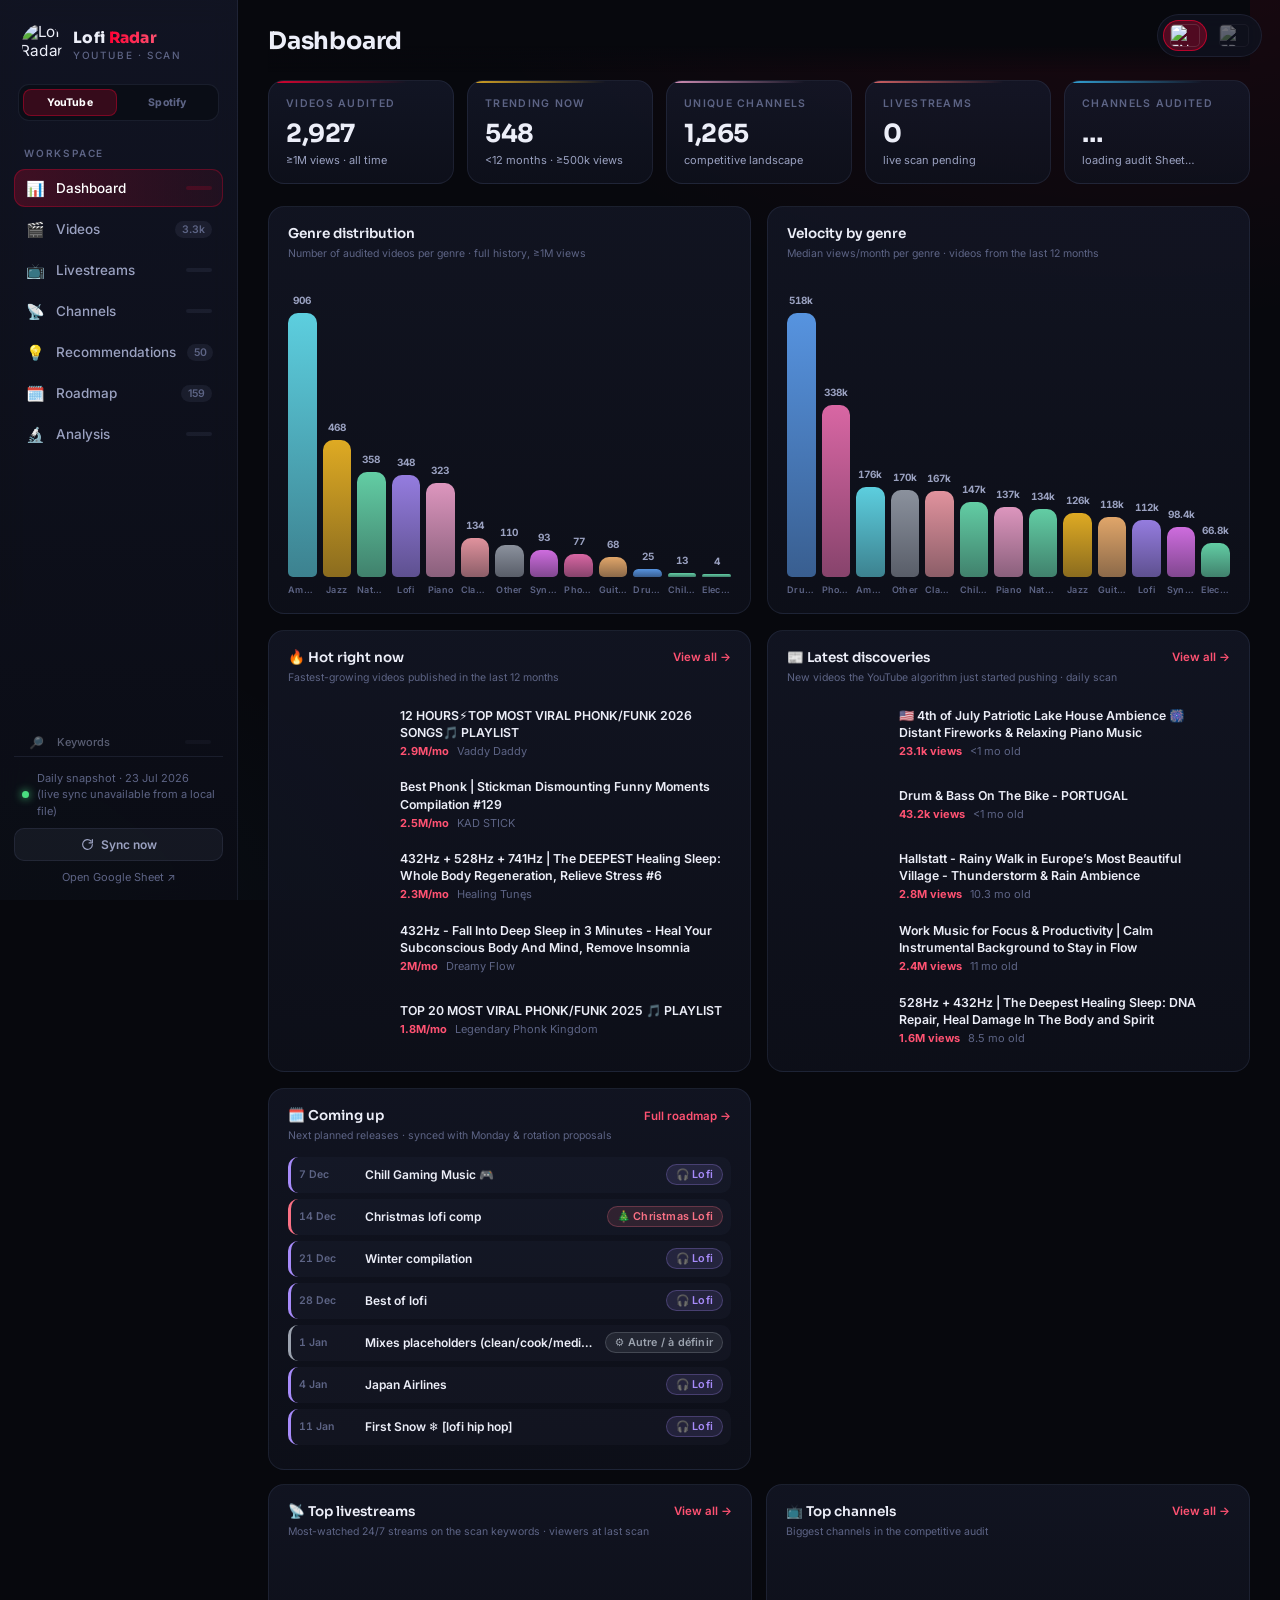
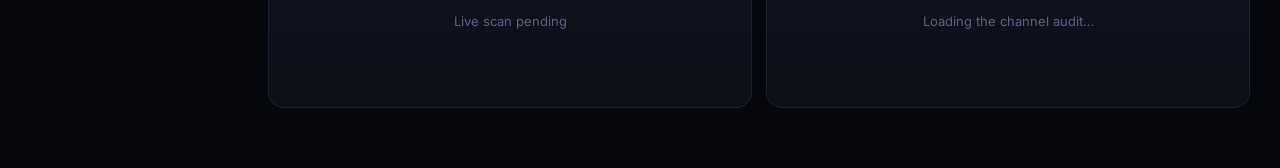
==== index.html @ af4a0da3 "fix(youtube): hide ended livestreams from active list" ====
<!DOCTYPE html>
<html lang="en">
<head>
<meta charset="UTF-8">
<meta name="viewport" content="width=device-width, initial-scale=1.0">
<meta name="robots" content="noindex, nofollow">
<title>Lofi Radar — YouTube · Scan</title>
<link rel="icon" type="image/png" href="assets/lofi-radar-favicon.png">
<script type="speculationrules">
{"prerender":[{"source":"list","urls":["spotify/"],"eagerness":"immediate"}]}
</script>
<script>
(()=>{
  window.__RADAR_WAS_PRERENDERED=!!document.prerendering;
  if(!(HTMLScriptElement.supports&&HTMLScriptElement.supports('speculationrules'))){
    ['spotify/','Spotify_Radar_data.js','Spotify_Playlists_data.js','Spotify_Labels_data.js','Spotify_Soundcharts_data_20260720T0217_editorial_strict.js?v=0217editorialstrict'].forEach(href=>{
      const hint=document.createElement('link');
      hint.rel='prefetch';hint.href=href;if(/\.js(?:\?|$)/.test(href))hint.as='script';
      document.head.appendChild(hint);
    });
  }
})();
</script>
<link rel="preconnect" href="https://fonts.googleapis.com">
<link href="https://fonts.googleapis.com/css2?family=Inter:wght@400;500;600;700&family=Sora:wght@500;600;700;800&display=swap" rel="stylesheet">
<script src="https://cdnjs.cloudflare.com/ajax/libs/xlsx/0.18.5/xlsx.full.min.js"></script>
<script>
/* Always fetch the snapshot fresh. GitHub Pages and a previous script tag may
   otherwise keep an old radar timestamp in the browser cache. */
window.__radarDataReady=fetch('Lofi_Radar_data.js?payload='+Date.now(),{cache:'no-store'})
  .then(r=>{if(!r.ok)throw new Error('Snapshot HTTP '+r.status);return r.text();})
  .then(src=>{Function(src)();return window.LOFI_DATA;});
</script>
<script src="Lofi_Radar_channel_avatars.js"></script>
<script src="Lofi_Radar_new_channel_avatars.js"></script>
<script src="Lofi_Radar_studio.js"></script>
<script src="Lofi_Radar_chx.js"></script>
<script src="Lofi_Radar_subs2.js"></script>
<script src="Lofi_Radar_cmt.js"></script>
<script src="Lofi_Radar_sbm.js"></script>
<script src="Lofi_Radar_seo.js"></script>
<link rel="stylesheet" href="assets/css/dashboard.css?v=20260723-schedule-hover-outline-v1">
</head>
<body>
<div id="loader"><div class="loader-in">
  <img class="loader-mark" src="assets/lofi-radar-logo.jpg" alt="Lofi Radar">
  <h2>Lofi Radar</h2>
  <p id="loader-msg">Synchronizing YouTube · Scan…</p>
</div></div>

<button id="burger" onclick="document.getElementById('sidebar').classList.toggle('open');document.getElementById('side-veil').classList.toggle('show')">☰</button>
<div id="side-veil" onclick="document.getElementById('sidebar').classList.remove('open');this.classList.remove('show')"></div>
<aside id="sidebar">
  <div class="logo">
    <img class="mark" src="assets/lofi-radar-logo.jpg" alt="Lofi Radar">
    <div><h1>Lofi <span>Radar</span><small>YouTube · Scan</small></h1></div>
  </div>
  <div class="radar-switch" aria-label="Switch radar">
    <a class="yt on" href="./" aria-current="page" aria-label="Lofi Radar · YouTube" title="Lofi Radar · YouTube">YouTube</a><a class="sp" href="spotify/" aria-label="Lofi Radar · Spotify" title="Lofi Radar · Spotify">Spotify</a>
  </div>
  <nav class="nav" id="nav"></nav>
  <div class="side-foot">
    <div class="sync-row"><div class="sync-dot load" id="sync-dot"></div><div class="sync-txt" id="sync-txt">Connecting…</div></div>
    <button class="btn-refresh" id="btn-refresh" onclick="refresh()">
      <svg viewBox="0 0 24 24" fill="none" stroke="currentColor" stroke-width="2.2" stroke-linecap="round"><path d="M21 12a9 9 0 1 1-2.6-6.4M21 3v6h-6"/></svg>
      <span class="lbl">Sync now</span>
    </button>
    <a class="sheet-link" href="https://docs.google.com/spreadsheets/d/1XE_M9pQWn8w2Qu83vV_tv9sEFDFQ13fTePseG6mh1vI/edit" target="_blank">Open Google Sheet ↗</a>
  </div>
</aside>

<main id="main">
  <div class="topbar"><div><h2 id="view-title">Dashboard</h2><div class="sub" id="view-sub"></div></div></div>
  <div id="view"></div>
</main>

<div id="backdrop" onclick="closeDrawer()"></div>
<div id="drawer"></div>
<div id="sched-backdrop" onclick="closeSchedPopup()"></div>
<div id="sched-modal"></div>

<!-- Versioned assets avoid a stale dashboard after a GitHub Pages deployment. -->
<script src="assets/js/dashboard-01-config.js?v=20260723-2"></script>
<script src="assets/js/dashboard-02-helpers.js?v=20260723-instant-tabs-v1"></script>
<script src="assets/js/dashboard-03-keywords.js?v=20260723-watchlist-off"></script>
<script src="assets/js/dashboard-04-recommendations.js?v=20260723-active-lives-v1"></script>
</body>
</html>
---- assets/css/dashboard.css ----
:root{
  --bg:#07080d; --bg2:#0b0d15; --panel:#10131e; --panel2:#141828; --card:#12152233;
  --cardS:#12162399;
  --border:rgba(150,163,214,.11); --border2:rgba(150,163,214,.24);
  --text:#eceef8; --muted:#9aa1c0; --dim:#5d6485;
  --acc:#ff0033; --acc2:#ff5272; --accSoft:rgba(255,0,51,.13);
  --green:#4ade80; --amber:#fbbf24; --red:#fb7185; --cyan:#67e8f9; --blue:#7dd3fc;
  --r:16px;
  --sidebar:238px;
}
*{margin:0;padding:0;box-sizing:border-box}
html{scrollbar-color:#2a2f4a var(--bg);max-width:100%;overflow-x:hidden;overflow-x:clip}
::-webkit-scrollbar{width:10px;height:10px}
::-webkit-scrollbar-thumb{background:#242942;border-radius:8px;border:2px solid var(--bg)}
::-webkit-scrollbar-track{background:transparent}
body{
  font-family:'Inter',system-ui,sans-serif;font-size:14px;color:var(--text);
  background:
    radial-gradient(1100px 700px at 88% -12%, rgba(255,0,51,.09), transparent 62%),
    radial-gradient(900px 650px at -8% 108%, rgba(56,189,248,.06), transparent 60%),
    var(--bg);
  background-attachment:fixed;
  min-height:100vh;max-width:100%;overflow-x:hidden;overflow-x:clip;
}
a{color:inherit;text-decoration:none}
button{font-family:inherit;cursor:pointer;border:none;background:none;color:inherit}
input,select{font-family:inherit;color:var(--text)}

/* ---------- Sidebar ---------- */
#sidebar{
  position:fixed;inset:0 auto 0 0;width:var(--sidebar);z-index:40;
  background:linear-gradient(180deg, rgba(18,21,36,.92), rgba(11,13,21,.92));
  border-right:1px solid var(--border);backdrop-filter:blur(14px);
  display:flex;flex-direction:column;padding:22px 14px 16px;
}
.logo{display:flex;align-items:center;gap:11px;padding:2px 8px 20px}
.logo .mark{
  width:40px;height:40px;border-radius:50%;flex:none;object-fit:cover;
  clip-path:circle(45.8% at 50% 50%);transform:scale(1.09);
  box-shadow:0 4px 22px rgba(255,0,51,.32);
}
.logo h1{font-family:'Sora';font-size:15.5px;font-weight:800;letter-spacing:.3px;white-space:nowrap}
.logo h1 span{background:linear-gradient(90deg,var(--acc),var(--acc2));-webkit-background-clip:text;background-clip:text;color:transparent}
.logo small{display:block;font-family:'Inter';font-size:10px;font-weight:500;color:var(--dim);letter-spacing:1.6px;text-transform:uppercase;margin-top:2px}
.radar-switch{display:grid;grid-template-columns:1fr 1fr;gap:4px;margin:0 4px 12px;padding:4px;border:1px solid var(--border);border-radius:11px;background:rgba(5,6,10,.38)}
.radar-switch a{padding:7px 5px;border-radius:8px;text-align:center;color:var(--dim);font-size:10.5px;font-weight:750;letter-spacing:.15px}
.radar-switch a:hover{color:var(--text);background:rgba(255,255,255,.05)}
.radar-switch a.yt.on{color:#fff;background:rgba(255,0,51,.18);box-shadow:inset 0 0 0 1px rgba(255,0,51,.35)}
.radar-switch a.sp.on{color:#fff;background:rgba(30,215,96,.16);box-shadow:inset 0 0 0 1px rgba(30,215,96,.32)}
.nav{display:flex;flex-direction:column;gap:3px;flex:1}
.nav-label{font-size:10px;letter-spacing:1.8px;text-transform:uppercase;color:var(--dim);padding:14px 10px 7px;font-weight:600}
.nav button{
  display:flex;align-items:center;gap:11px;padding:9.5px 11px;border-radius:11px;
  color:var(--muted);font-size:13.5px;font-weight:500;text-align:left;width:100%;
  transition:all .16s ease;position:relative;
}
.nav button:hover{color:var(--text);background:rgba(150,163,214,.06)}
.nav button.active{
  color:#fff;background:linear-gradient(90deg, rgba(255,0,51,.20), rgba(255,0,51,.07));
  box-shadow:inset 0 0 0 1px rgba(255,0,51,.28);
}
.nav button.active svg{color:var(--acc2)}
.nav button .emo{width:20px;flex:none;font-size:15px;text-align:center;filter:saturate(.85)}
.nav button svg{width:17px;height:17px;flex:none;color:var(--dim);transition:color .16s}
.nav button:hover svg{color:var(--muted)}
.nav .count{margin-left:auto;font-size:10.5px;font-weight:600;color:var(--dim);background:rgba(150,163,214,.09);padding:2px 7px;border-radius:20px;min-width:26px;text-align:center}
.nav button.active .count{color:var(--acc2);background:rgba(255,0,51,.16)}
.side-foot{border-top:1px solid var(--border);padding-top:13px;display:flex;flex-direction:column;gap:9px}
.sync-row{display:flex;align-items:center;gap:8px;padding:0 8px}
.sync-row.detailed{align-items:flex-start;gap:0;padding-top:2px}
.sync-row.detailed>.sync-dot{display:none}
.sync-row.detailed .sync-txt{display:flex;flex-direction:column;gap:6px;width:100%}
.sync-row.detailed .sync-line{min-height:15px}
.sync-dot{width:7px;height:7px;border-radius:50%;background:var(--green);box-shadow:0 0 8px var(--green);flex:none}
.sync-dot.err{background:var(--red);box-shadow:0 0 8px var(--red)}
.sync-dot.load{background:var(--amber);box-shadow:0 0 8px var(--amber);animation:pulse 1s infinite}
@keyframes pulse{50%{opacity:.35}}
.sync-txt{font-size:11px;color:var(--dim);line-height:1.5;min-width:0}
.sync-line{display:flex;align-items:center;gap:6px;white-space:nowrap;position:relative;overflow:visible;cursor:help;outline:none}
.sync-line-dot{width:6px;height:6px;border-radius:50%;flex:none}
.sync-micro{position:absolute;left:calc(100% + 14px);top:50%;width:238px;padding:10px 12px;background:#141828;border:1px solid var(--border2);border-radius:11px;color:var(--muted);font-size:10.5px;line-height:1.5;white-space:normal;box-shadow:0 14px 36px rgba(0,0,0,.48);z-index:100;opacity:0;visibility:hidden;pointer-events:none;transform:translate(-4px,-50%);transition:opacity .14s,transform .14s,visibility .14s}
.sync-micro::before{content:'';position:absolute;right:100%;top:50%;transform:translateY(-50%);border:6px solid transparent;border-right-color:var(--border2)}
.sync-micro b{display:block;color:var(--text);font-size:11px;margin-bottom:2px}
.sync-line:hover .sync-micro,.sync-line:focus-visible .sync-micro{opacity:1;visibility:visible;transform:translate(0,-50%)}
.topbar .sub:empty{display:none}
.topbar.no-view-title{display:none}
.side-foot .btn-refresh{
  display:flex;align-items:center;justify-content:center;gap:7px;padding:8px;border-radius:10px;
  background:rgba(150,163,214,.07);border:1px solid var(--border);font-size:12px;font-weight:600;color:var(--muted);
  transition:all .15s;
}
.side-foot .btn-refresh:hover{color:var(--text);border-color:var(--border2)}
.side-foot .btn-refresh svg{width:13px;height:13px}
.side-foot .btn-refresh.spinning svg{animation:spin 1s linear infinite}
@keyframes spin{to{transform:rotate(360deg)}}
.sheet-link{font-size:11px;color:var(--dim);text-align:center;transition:color .15s}
.sheet-link:hover{color:var(--acc2)}

/* ---------- Main ---------- */
#main{margin-left:var(--sidebar);min-height:100vh;padding:0 30px 60px;min-width:0;max-width:100%}
#view{min-width:0;max-width:100%}
.topbar{
  position:sticky;top:0;z-index:30;display:flex;align-items:flex-end;justify-content:space-between;gap:20px;
  padding:26px 0 16px;margin-bottom:8px;
  background:linear-gradient(180deg, var(--bg) 62%, transparent);
}
.topbar h2{font-family:'Sora';font-size:24px;font-weight:700;letter-spacing:-.2px;display:flex;align-items:center;gap:11px}
.topbar h2 .pill{font-family:'Inter';font-size:11.5px;font-weight:600;color:var(--acc2);background:var(--accSoft);border:1px solid rgba(255,0,51,.25);padding:3px 10px;border-radius:20px;letter-spacing:.3px}
.topbar .sub{color:var(--muted);font-size:12.5px;margin-top:5px}

/* ---------- Toolbar ---------- */
.toolbar{display:flex;flex-wrap:wrap;align-items:center;justify-content:flex-start;gap:10px;margin:6px 0 18px}
.tb-right{margin-left:auto;display:flex;align-items:center;gap:10px;flex:1 1 auto;flex-wrap:wrap;justify-content:flex-end;min-width:0;max-width:100%}
.search{
  display:flex;align-items:center;gap:9px;background:var(--panel);border:1.5px solid var(--border2);
  border-radius:20px;padding:10px 16px;min-width:270px;flex:1;max-width:380px;transition:border .15s,box-shadow .15s;
}
.search:focus-within{border-color:rgba(255,0,51,.6);box-shadow:0 0 0 3px rgba(255,0,51,.14)}
.search svg{width:15px;height:15px;color:var(--muted);flex:none}
.search .emoji-ico{font-size:15px;line-height:1;flex:none}
.search input{background:none;border:none;outline:none;font-size:13.5px;width:100%;color:var(--text)}
.search input::placeholder{color:var(--muted)}
.search kbd{font-family:'Inter';font-size:10px;color:var(--dim);border:1px solid var(--border);border-radius:5px;padding:1px 6px}
select.ctl, .ctl-btn{
  background:var(--panel);border:1.5px solid var(--border2);border-radius:20px;padding:10px 16px;
  font-size:13px;color:var(--text);outline:none;transition:all .15s;font-weight:600;
}
select.ctl:hover,.ctl-btn:hover{border-color:rgba(255,0,51,.5);color:var(--text)}
select.ctl option{background:#141828;color:var(--text)}
.ctl-btn.on{color:var(--acc2);border-color:rgba(255,0,51,.4);background:var(--accSoft)}
select.ctl.c-period{border-color:rgba(74,222,128,.4);background:rgba(74,222,128,.07)}
select.ctl.c-period:hover{border-color:rgba(74,222,128,.7)}
select.ctl.c-genre{border-color:rgba(244,114,182,.4);background:rgba(244,114,182,.07)}
select.ctl.c-genre:hover{border-color:rgba(244,114,182,.7)}
select.ctl.c-sort{border-color:rgba(251,191,36,.4);background:rgba(251,191,36,.07)}
select.ctl.c-sort:hover{border-color:rgba(251,191,36,.7)}
select.ctl.c-tier{border-color:rgba(255,82,114,.4);background:rgba(255,82,114,.07)}
select.ctl.c-tier:hover{border-color:rgba(255,82,114,.7)}
select.ctl.c-char{border-color:rgba(45,212,191,.4);background:rgba(45,212,191,.07)}
select.ctl.c-char:hover{border-color:rgba(45,212,191,.7)}
select.ctl.c-status{border-color:rgba(248,113,113,.4);background:rgba(248,113,113,.07)}
select.ctl.c-status:hover{border-color:rgba(248,113,113,.7)}
.xdd{position:relative;display:inline-flex;max-width:100%}
.xdd-btn{display:inline-flex;align-items:center;gap:8px;cursor:pointer;background:var(--panel);border:1.5px solid var(--border2);border-radius:16px;padding:10px 15px;font-size:13px;font-weight:600;color:var(--text);transition:all .15s;max-width:100%;min-width:0;white-space:nowrap}
.xdd-btn:hover{border-color:rgba(255,0,51,.5)}
.xdd-btn.c-genre{border-color:rgba(244,114,182,.4);background:rgba(244,114,182,.07)}
.xdd-btn.c-genre:hover{border-color:rgba(244,114,182,.7)}
.xdd-btn.c-sort{border-color:rgba(251,191,36,.4);background:rgba(251,191,36,.07)}
.xdd-btn.c-sort:hover{border-color:rgba(251,191,36,.7)}
.xdd-btn.c-tier{border-color:rgba(255,82,114,.4);background:rgba(255,82,114,.07)}
.xdd-btn.c-tier:hover{border-color:rgba(255,82,114,.7)}
.xdd-btn.c-char{border-color:rgba(45,212,191,.4);background:rgba(45,212,191,.07)}
.xdd-btn.c-char:hover{border-color:rgba(45,212,191,.7)}
.xdd-btn.c-status{border-color:rgba(248,113,113,.4);background:rgba(248,113,113,.07)}
.xdd-btn.c-status:hover{border-color:rgba(248,113,113,.7)}
.xdd-btn.c-period{border-color:rgba(74,222,128,.4);background:rgba(74,222,128,.07)}
.xdd-btn.c-period:hover{border-color:rgba(74,222,128,.7)}
.xdd-label{min-width:0;overflow:hidden;text-overflow:ellipsis;white-space:nowrap}
.xdd-car{font-size:9px;opacity:.65;transition:transform .15s;flex:none}
.tipw{position:relative}
.metric-tip{display:none;position:absolute;bottom:calc(100% + 9px);left:50%;transform:translateX(calc(-50% + var(--tip-shift,0px)));background:#141828;border:1.5px solid var(--tipc,var(--border2));border-radius:11px;padding:8px 11px;font-size:11px;font-weight:600;color:var(--text);white-space:normal;width:max-content;max-width:210px;line-height:1.5;box-shadow:0 14px 34px rgba(0,0,0,.55);z-index:95;pointer-events:none;text-align:center;letter-spacing:0}
.metric-tip::after{content:'';position:absolute;top:100%;left:calc(50% - var(--tip-shift,0px));transform:translateX(-50%);border:6px solid transparent;border-top-color:var(--tipc,var(--border2))}
.metric-tip b{font:inherit;font-weight:800;color:var(--tipc,var(--text))}
.tipw:hover .metric-tip{display:block}
.vcard.ana-c{overflow:visible}
.vcard.ana-c:hover{position:relative;z-index:10}
.vcard.ana-c .thumbwrap{border-radius:var(--r) var(--r) 0 0}
.vcard.ana-c .vstats{display:grid;grid-template-columns:repeat(auto-fit,minmax(52px,1fr));gap:10px}
.xdd.open .xdd-car{transform:rotate(180deg)}
.xdd-list{position:absolute;top:calc(100% + 7px);left:0;min-width:100%;max-width:calc(100vw - 24px);max-height:320px;overflow-y:auto;
  background:#141828;border:1.5px solid var(--border2);border-radius:16px;padding:6px;z-index:80;
  box-shadow:0 16px 40px rgba(0,0,0,.5);display:none}
.xdd.open .xdd-list{display:block}
.xdd-opt{padding:8px 13px;border-radius:10px;font-size:13px;font-weight:600;color:var(--text);cursor:pointer;white-space:nowrap;overflow-wrap:normal;overflow:hidden;text-overflow:ellipsis}
.xdd-opt:hover{background:rgba(255,0,51,.15)}
.xdd-opt.sel{color:var(--acc2);background:var(--accSoft)}
.chips{display:flex;flex-wrap:wrap;gap:6px}
.chip{
  display:inline-flex;align-items:center;gap:6px;padding:5.5px 11px;border-radius:20px;font-size:11.5px;font-weight:600;
  background:var(--panel);border:1px solid var(--border);color:var(--muted);transition:all .13s;user-select:none;
}
.chip .dot{width:7px;height:7px;border-radius:50%;flex:none}
.chip:hover{border-color:var(--border2);color:var(--text)}
.chip.on{color:var(--text);background:var(--chipbg,var(--accSoft));border-color:var(--chipbd,rgba(255,0,51,.45))}
.result-count{font-size:12px;color:var(--dim);white-space:nowrap}
.result-count b{color:var(--muted)}
.viewtoggle{display:flex;background:var(--panel);border:1.5px solid var(--border2);border-radius:16px;overflow:hidden}
.viewtoggle button{padding:11px 15px;color:var(--dim);display:grid;place-items:center}
.viewtoggle button.on{color:var(--acc2);background:var(--accSoft)}
.viewtoggle svg{width:16px;height:16px}

/* ---------- Badges / tags ---------- */
.tag{display:inline-flex;align-items:center;gap:5.5px;font-size:10.8px;font-weight:600;padding:3px 9px;border-radius:20px;white-space:nowrap;letter-spacing:.2px}
.tag .dot{width:6px;height:6px;border-radius:50%}
.tag.ghost{background:rgba(150,163,214,.08);color:var(--muted)}

/* ---------- Video grid ---------- */
.vgrid{display:grid;grid-template-columns:repeat(auto-fill,minmax(min(285px,100%),1fr));gap:16px}
.vcard{
  background:linear-gradient(180deg, rgba(21,25,42,.75), rgba(15,18,30,.75));
  border:1px solid var(--border);border-radius:var(--r);overflow:hidden;cursor:pointer;
  transition:transform .18s ease, border-color .18s, box-shadow .18s;display:flex;flex-direction:column;
}
.vcard:hover{transform:translateY(-3px);border-color:rgba(255,0,51,.4);box-shadow:0 14px 34px -14px rgba(0,0,0,.65), 0 0 0 1px rgba(255,0,51,.12)}
.thumbwrap{position:relative;aspect-ratio:16/9;background:#0a0c14;overflow:hidden}
.thumbwrap img{width:100%;height:100%;object-fit:cover;display:block;transition:transform .35s ease}
.vcard:hover .thumbwrap img{transform:scale(1.045)}
.thumbwrap .dur{position:absolute;right:8px;bottom:8px;background:rgba(5,6,10,.82);backdrop-filter:blur(4px);color:#fff;font-size:10.5px;font-weight:600;padding:3px 7px;border-radius:6px}
.thumbwrap .like-flag{position:absolute;left:8px;bottom:8px;background:rgba(5,6,10,.82);backdrop-filter:blur(4px);color:#fff;font-size:10.5px;font-weight:600;padding:3px 7px;border-radius:6px}
.thumbwrap .vpm-flag{position:absolute;left:8px;top:8px;background:rgba(5,6,10,.8);backdrop-filter:blur(4px);color:var(--acc2);font-size:10.5px;font-weight:700;padding:3px 8px;border-radius:6px;display:flex;gap:4px;align-items:center}
.scan-new{position:absolute;left:9px;top:9px;z-index:4;display:inline-flex;align-items:center;gap:5px;padding:4px 8px;border-radius:7px;background:#ff0033;color:#fff;border:1px solid rgba(255,255,255,.28);box-shadow:0 6px 18px rgba(255,0,51,.32);font-size:10px;font-weight:800;letter-spacing:.8px;line-height:1;text-transform:uppercase}
.scan-new::before{content:'';width:5px;height:5px;border-radius:50%;background:#fff;box-shadow:0 0 0 2px rgba(255,255,255,.2)}
.scan-new.inline{position:static;margin-left:7px;vertical-align:2px;padding:3px 6px;font-size:9px}
.vbody{padding:13px 14px 14px;display:flex;flex-direction:column;gap:9px;flex:1}
.vtitle{font-size:13px;font-weight:600;line-height:1.42;display:-webkit-box;-webkit-line-clamp:2;-webkit-box-orient:vertical;overflow:hidden;min-height:37px}
.vtitle a:hover{color:var(--acc2)}
.vmeta{display:flex;align-items:center;gap:7px;font-size:11.5px;color:var(--muted);min-width:0}
.vmeta a{color:var(--muted);font-weight:600;overflow:hidden;text-overflow:ellipsis;white-space:nowrap}
.vmeta a:hover{color:var(--cyan)}
.vmeta .subs{color:var(--dim);flex:none}
.vtags{display:flex;flex-wrap:wrap;gap:5px}
.vstats{display:flex;gap:14px;margin-top:auto;padding-top:10px;border-top:1px solid var(--border)}
.vstat{display:flex;flex-direction:column;gap:1px}
.vstat b{font-size:12.5px;font-weight:700;letter-spacing:.2px}
.vstat span{font-size:9.8px;color:var(--dim);text-transform:uppercase;letter-spacing:.8px;font-weight:600}
.vstat.hl b{color:var(--acc2)}
.vstat .metric-tip b{color:var(--tipc,var(--text))}

/* ---------- Table mode ---------- */
.vtable{width:100%;border-collapse:collapse}
.vtable th{font-size:10.5px;text-transform:uppercase;letter-spacing:1px;color:var(--dim);text-align:left;padding:8px 12px;border-bottom:1px solid var(--border);font-weight:600;white-space:nowrap}
.vtable td{padding:9px 12px;border-bottom:1px solid var(--border);font-size:12.5px;vertical-align:middle}
.vtable tr.row{cursor:pointer;transition:background .12s}
.vtable tr.row:hover{background:rgba(255,0,51,.05)}
.ch-ava{border-radius:50%;position:relative;display:inline-flex;align-items:center;justify-content:center;font-weight:700;font-size:20px;flex:none;overflow:hidden}
.ch-ava img{position:absolute;inset:0;width:100%;height:100%;border-radius:50%;object-fit:cover}
.ch-ava.yt-ava{background:rgba(255,0,51,.13);color:#ff385f}
.ch-ava.yt-ava svg{width:62%;height:62%;display:block}
.flg{width:16px;height:12px;border-radius:2px;vertical-align:-1px;margin-right:5px;box-shadow:0 0 0 1px rgba(255,255,255,.08)}
.seg{display:flex;flex-wrap:wrap;gap:9px;margin:2px 0 16px}
.seg button{padding:11px 20px;border-radius:11px;border:1px solid var(--border);background:rgba(21,25,42,.65);color:var(--muted);font-family:inherit;font-weight:600;font-size:13.5px;cursor:pointer;transition:all .15s}
.seg button:hover{border-color:rgba(255,0,51,.5);color:var(--text)}
.seg button.on{background:linear-gradient(135deg,#ff0033,#d9002a);color:#fff;border-color:transparent;box-shadow:0 6px 18px rgba(255,0,51,.35)}
.seg button .cnt{opacity:.72;font-weight:500;margin-left:7px;font-size:12px}
.pbar{height:8px;border-radius:5px;background:rgba(255,255,255,.07);overflow:hidden;flex:1;min-width:90px}
.pbar i{display:block;height:100%;border-radius:5px}
.ana-card{background:linear-gradient(180deg, rgba(21,25,42,.75), rgba(15,18,30,.75));border:1px solid var(--border);border-radius:var(--r);padding:15px 16px;display:flex;gap:15px;margin-bottom:11px;cursor:pointer;transition:border-color .15s,transform .15s;align-items:center}
.ana-card:hover{border-color:rgba(255,0,51,.45);transform:translateY(-1px)}
.ana-card img{width:132px;aspect-ratio:16/9;border-radius:9px;object-fit:cover;flex:none;background:#0a0c14}
.verdict{font-size:10.5px;font-weight:700;padding:4px 10px;border-radius:7px;letter-spacing:.6px;text-transform:uppercase;white-space:nowrap}
.v-over{background:#34d39922;color:#34d399;border:1px solid #34d39955}
.v-inline{background:#fbbf2422;color:#fbbf24;border:1px solid #fbbf2455}
.v-under{background:#f8717122;color:#f87171;border:1px solid #f8717155}
.v-early{background:#94a3b822;color:#94a3b8;border:1px solid #94a3b855}
#nav button.nsmall{margin-top:auto;opacity:.55;font-size:11px;padding:6px 12px}
#nav button.nsmall .emo{font-size:12px}
#nav button.nsmall.active{opacity:1}
#lang-btn{position:fixed;top:14px;right:18px;z-index:60;display:flex;align-items:center;gap:5px;padding:5px;border-radius:999px;border:1px solid var(--border);background:rgba(15,18,30,.88);backdrop-filter:blur(8px);cursor:pointer;user-select:none}
#lang-btn:hover{border-color:rgba(255,0,51,.5)}
#lang-btn .lg-slide{position:absolute;top:5px;left:5px;width:44px;height:31px;border-radius:999px;background:rgba(255,0,51,.28);border:1px solid rgba(255,0,51,.6);transition:transform .28s cubic-bezier(.4,0,.2,1);z-index:1}
#lang-btn.fr .lg-slide{transform:translateX(47px)}
#lang-btn .lg-opt{position:relative;z-index:2;width:44px;height:31px;display:grid;place-items:center;border-radius:999px;opacity:.4;filter:saturate(.5);transition:opacity .2s,filter .2s}
#lang-btn .lg-opt.on{opacity:1;filter:none}
#lang-btn img{width:28px;height:21px;border-radius:4px;box-shadow:0 0 0 1px rgba(255,255,255,.12)}
.wl-star{position:absolute;right:9px;top:9px;z-index:5;background:rgba(5,6,10,.75);border:1px solid var(--border);border-radius:8px;color:#fbbf24;font-size:19px;width:27px;height:26px;display:flex;align-items:center;justify-content:center;cursor:pointer;backdrop-filter:blur(4px)}
.wl-star:hover{border-color:#fbbf2466}
.wl-star.inline{position:static;width:26px;height:24px;font-size:13px;margin-left:4px}
.dash-2{display:grid;grid-template-columns:repeat(auto-fit,minmax(min(330px,100%),1fr));gap:14px;margin-top:14px;min-width:0}
.vtable .tthumb{width:86px;aspect-ratio:16/9;border-radius:7px;object-fit:cover;display:block;background:#0a0c14}
.vtable .ttitle{font-weight:600;max-width:420px;line-height:1.4}
.vtable .num{font-variant-numeric:tabular-nums;white-space:nowrap}
.vtable .vpmcell{color:var(--acc2);font-weight:700}

.load-more{display:block;margin:26px auto 0;padding:10px 26px;border-radius:12px;background:var(--accSoft);border:1px solid rgba(255,0,51,.3);color:var(--acc2);font-weight:600;font-size:13px;transition:all .15s}
.load-more:hover{background:rgba(255,0,51,.22)}
.load-more{opacity:.6}

/* ---------- Dashboard ---------- */
.kpis{display:grid;grid-template-columns:repeat(auto-fit,minmax(168px,1fr));gap:13px;margin-bottom:22px}
.kpi{background:linear-gradient(180deg, rgba(21,25,42,.8), rgba(15,18,30,.8));border:1px solid var(--border);border-radius:var(--r);padding:16px 17px;position:relative;overflow:hidden}
.kpi::before{content:'';position:absolute;inset:0 0 auto;height:2px;background:linear-gradient(90deg,var(--kc,#ff0033),transparent 75%);opacity:.85}
.kpi .k-lbl{font-size:10.5px;text-transform:uppercase;letter-spacing:1.3px;color:var(--dim);font-weight:600;margin-bottom:8px}
.kpi .k-val{font-family:'Sora';font-size:25px;font-weight:700;letter-spacing:-.5px}
.kpi .k-sub{font-size:11px;color:var(--muted);margin-top:4px}
.dash-grid{display:grid;grid-template-columns:repeat(2,minmax(0,1fr));gap:16px;margin-bottom:16px;min-width:0}
@media(max-width:1250px){.dash-grid{grid-template-columns:minmax(0,1fr)}}
.psub{font-size:10.5px;color:var(--dim);margin:-10px 0 13px;line-height:1.4}
.panel{background:linear-gradient(180deg, rgba(21,25,42,.7), rgba(15,18,30,.7));border:1px solid var(--border);border-radius:var(--r);padding:18px 19px;min-width:0;max-width:100%}
.panel h3{font-family:'Sora';font-size:13.5px;font-weight:600;margin-bottom:15px;display:flex;align-items:center;justify-content:space-between}
.panel h3 .link{font-family:'Inter';font-size:11.5px;color:var(--acc2);font-weight:600;cursor:pointer}
.panel h3 .link:hover{text-decoration:underline}
.hbar{display:flex;align-items:center;gap:10px;margin-bottom:9px}
.hbar .lbl{width:128px;flex:none;font-size:11.5px;color:var(--muted);text-align:right;white-space:nowrap;overflow:hidden;text-overflow:ellipsis}
.hbar .track{flex:1;height:19px;background:rgba(150,163,214,.05);border-radius:6px;overflow:hidden}
.hbar .fill{height:100%;border-radius:6px;min-width:2px;transition:width .6s ease;background:var(--bc,#ff0033);opacity:.8}
.hbar .val{width:44px;font-size:11px;color:var(--dim);font-variant-numeric:tabular-nums}
.chartp{display:flex;flex-direction:column}
.vchart{height:clamp(190px, calc(100vh - 580px), 400px);display:flex;align-items:stretch;gap:6px;padding-top:6px}
.vcol{flex:1;min-width:0;display:flex;flex-direction:column;align-items:center;justify-content:flex-end;gap:7px}
.vbar{width:min(100%,40px);height:calc((100% - 50px)*var(--f));min-height:3px;border-radius:10px 10px 5px 5px;opacity:.88;transition:opacity .15s}
.vcol:hover .vbar{opacity:1}
.vval{font-size:10px;font-weight:700;color:var(--muted);font-variant-numeric:tabular-nums}
.vlbl{font-size:9px;font-weight:600;color:var(--dim);max-width:100%;overflow:hidden;text-overflow:ellipsis;white-space:nowrap;letter-spacing:.3px}
.mini-list{display:flex;flex-direction:column;gap:4px}
.mini-item{display:flex;align-items:center;gap:12px;padding:8px;border-radius:11px;cursor:pointer;transition:background .12s}
.mini-item:hover{background:rgba(255,0,51,.06)}
.mini-item img{width:92px;aspect-ratio:16/9;object-fit:cover;border-radius:8px;flex:none;background:#0a0c14}
.mini-item .ch-ava img{position:absolute;inset:0;width:100%;height:100%;aspect-ratio:1/1;object-fit:cover;border-radius:50%}
.mini-item .mi-t{font-size:12.3px;font-weight:600;line-height:1.4;display:-webkit-box;-webkit-line-clamp:2;-webkit-box-orient:vertical;overflow:hidden}
.mini-item .mi-s{font-size:11px;color:var(--dim);margin-top:3px;display:flex;gap:8px;align-items:center}
.mini-item .mi-s b{color:var(--acc2)}
.dash-3{display:grid;grid-template-columns:repeat(3,minmax(0,1fr));gap:16px;min-width:0}
@media(max-width:1500px){.dash-3{grid-template-columns:1fr 1fr}}
@media(max-width:1150px){.dash-grid,.dash-3{grid-template-columns:minmax(0,1fr)}}
.rm-mini{display:flex;align-items:center;gap:10px;padding:7.5px 8px;border-radius:10px;border-left:3px solid var(--gc,#666);background:rgba(150,163,214,.035);margin-bottom:6px}
.rm-mini .d{font-size:10.5px;color:var(--dim);font-weight:600;width:56px;flex:none;font-variant-numeric:tabular-nums}
.rm-mini .t{font-size:12px;font-weight:600;flex:1;overflow:hidden;text-overflow:ellipsis;white-space:nowrap}

/* ---------- Recos ---------- */
.rcard{
  background:linear-gradient(180deg, rgba(21,25,42,.72), rgba(15,18,30,.72));
  border:1px solid var(--border);border-left:3px solid var(--gc,#555);border-radius:14px;margin-bottom:10px;
  transition:border-color .15s;overflow:hidden;
}
.rcard:hover{border-color:var(--border2);border-left-color:var(--gc,#555)}
.rhead{display:flex;align-items:center;gap:13px;padding:13px 16px;cursor:pointer}
.rnum{font-size:10.5px;color:var(--dim);font-weight:700;width:34px;flex:none;font-variant-numeric:tabular-nums}
.rtitle{font-size:13.5px;font-weight:600;flex:1;min-width:0;line-height:1.4}
.rscore{font-family:'Sora';font-size:15px;font-weight:700;width:36px;text-align:right;flex:none}
.rpot{flex:none}
.pot-S{background:linear-gradient(90deg,rgba(251,191,36,.18),rgba(251,146,60,.14));color:#fbbf24;border:1px solid rgba(251,191,36,.35)}
.pot-A{background:var(--accSoft);color:var(--acc2);border:1px solid rgba(255,0,51,.35)}
.pot-B{background:rgba(125,211,252,.1);color:var(--blue);border:1px solid rgba(125,211,252,.3)}
.pot-C{background:rgba(150,163,214,.08);color:var(--muted);border:1px solid var(--border)}
.rtier{flex:none;width:30px;height:30px;border-radius:9px;display:flex;align-items:center;justify-content:center;font-family:'Sora';font-size:14px;font-weight:800}
.tier-S{background:rgba(248,113,113,.18);color:#f87171;border:1px solid rgba(248,113,113,.45)}
.tier-A{background:rgba(251,146,60,.18);color:#fb923c;border:1px solid rgba(251,146,60,.45)}
.tier-B{background:rgba(251,191,36,.16);color:#fbbf24;border:1px solid rgba(251,191,36,.4)}
.tier-C{background:rgba(52,211,153,.14);color:#34d399;border:1px solid rgba(52,211,153,.4)}
.tier-D{background:rgba(125,211,252,.14);color:#7dd3fc;border:1px solid rgba(125,211,252,.4)}
.reco-group-h{display:flex;align-items:center;gap:8px;font-size:13px;font-weight:700;color:var(--text);margin:18px 0 10px;padding-bottom:6px;border-bottom:1px solid var(--border)}
.reco-group-h .cnt{font-size:11px;font-weight:600;color:var(--dim);background:rgba(150,163,214,.08);border:1px solid var(--border);border-radius:20px;padding:2px 9px}
.rvalid{flex:none}
.val-x{background:rgba(74,222,128,.12);color:var(--green);border:1px solid rgba(74,222,128,.3)}
.val-note{background:rgba(251,191,36,.1);color:var(--amber);border:1px solid rgba(251,191,36,.3)}
.val-no{background:rgba(251,113,133,.08);color:var(--red);border:1px solid rgba(251,113,133,.25)}
.rbody{display:none;padding:2px 16px 16px 63px;border-top:1px solid var(--border)}
.rcard.open .rbody{display:block}
.rbtn{flex:none;font-family:inherit;font-size:13px;font-weight:700;padding:10px 18px;border-radius:11px;cursor:pointer;white-space:nowrap;transition:filter .12s,transform .12s;letter-spacing:.2px}
.rbtn:hover{filter:brightness(1.18);transform:translateY(-1px)}
.rbtn-ok{background:rgba(74,222,128,.1);color:var(--green);border:1.5px solid rgba(74,222,128,.5)}
.rbtn-ko{background:rgba(251,113,133,.1);color:var(--red);border:1.5px solid rgba(251,113,133,.5)}
.rst-done{flex:none;font-size:13px;font-weight:700;padding:10px 16px;border-radius:11px;white-space:nowrap}
.rst-ok{background:rgba(74,222,128,.15);color:var(--green);border:1.5px solid rgba(74,222,128,.45)}
.rst-ko{background:rgba(251,113,133,.12);color:var(--red);border:1.5px solid rgba(251,113,133,.45)}
.rst-x{flex:none;width:36px;height:38px;border-radius:11px;background:rgba(150,163,214,.07);border:1px solid var(--border);color:var(--muted);font-size:15px;cursor:pointer;transition:color .12s,border-color .12s}
.rst-x:hover{color:var(--red);border-color:rgba(251,113,133,.5)}
.cmt-box{margin:16px 0 0;padding:13px 15px;background:rgba(8,10,18,.55);border:1px solid var(--border);border-radius:12px}
.cmt-box textarea{width:100%;min-height:64px;background:rgba(150,163,214,.05);border:1px solid var(--border);border-radius:9px;color:var(--text);font-family:inherit;font-size:12.5px;padding:9px 11px;resize:vertical}
.rt-note{font-size:11.5px;color:var(--amber);background:rgba(251,191,36,.07);border:1px solid rgba(251,191,36,.25);border-radius:8px;padding:6px 9px}
.age-dot{display:inline-block;width:10px;height:10px;border-radius:50%;margin-right:8px;vertical-align:-1px}
.rcomment-btn{flex:none;width:30px;height:30px;border-radius:9px;background:rgba(150,163,214,.06);border:1px solid var(--border);color:var(--dim);cursor:pointer;font-size:13px}
/* ---- grille de recos en tuiles ---- */
.rgrid2{display:grid;grid-template-columns:repeat(auto-fill,minmax(min(310px,100%),1fr));gap:14px}
.reco-controlbar{display:flex;justify-content:flex-end;align-items:center;gap:10px;margin:0 0 14px}
.reco-control-label{margin-right:auto;font-size:11px;font-weight:800;letter-spacing:1px;text-transform:uppercase;color:var(--dim)}
.reco-archive-btn{display:inline-flex;align-items:center;gap:6px;border:1px solid rgba(251,113,133,.35);border-radius:9px;background:rgba(251,113,133,.07);color:#fda4af;font:700 11.5px/1 Inter,system-ui,sans-serif;padding:7px 10px;cursor:pointer}
.reco-archive-btn b{display:inline-flex;align-items:center;justify-content:center;min-width:18px;height:18px;border-radius:50%;background:rgba(251,113,133,.18);font-size:10px}
.reco-archive-btn.on{border-color:rgba(251,113,133,.7);background:rgba(251,113,133,.16);color:#ffe4e6}
.reco-archived{opacity:.78}.reco-archived:hover{opacity:1}.reco-restore{width:100%;background:rgba(150,163,214,.08);color:var(--text);border:1px solid var(--border)}
.reco-daily-brief{display:flex;justify-content:space-between;gap:24px;align-items:flex-end;margin:0 0 20px;padding:18px 20px;border:1px solid rgba(255,0,51,.28);border-radius:15px;background:linear-gradient(135deg,rgba(255,0,51,.11),rgba(21,25,42,.56))}
.reco-daily-brief h3{margin:4px 0 7px;font-size:17px}.reco-daily-brief p{margin:0;max-width:760px;color:var(--muted);font-size:12.5px;line-height:1.55}
.reco-daily-kicker{color:var(--acc2);font-size:10px;font-weight:800;letter-spacing:1.25px}
.reco-daily-stats{display:grid;grid-template-columns:auto auto;gap:2px 9px;min-width:166px;padding-left:18px;border-left:1px solid var(--border);align-items:baseline}.reco-daily-stats b{font-size:15px;color:var(--text)}.reco-daily-stats span{font-size:10.5px;color:var(--dim)}
.reco-reasons{display:flex;flex-wrap:wrap;gap:5px}.reco-reason{font-size:10px;line-height:1.25;color:#ffc0cc;background:rgba(255,0,51,.12);border:1px solid rgba(255,0,51,.22);padding:4px 6px;border-radius:6px}
.reco-why{margin:16px 0 0;padding:13px 15px;background:rgba(255,0,51,.06);border:1px solid rgba(255,0,51,.2);border-radius:12px}.reco-why .k{margin-bottom:9px;font-size:10.5px;font-weight:800;letter-spacing:1px;text-transform:uppercase;color:var(--acc2)}
@media(max-width:640px){.reco-daily-brief{display:block}.reco-daily-stats{margin-top:14px;padding:12px 0 0;border-left:0;border-top:1px solid var(--border);width:max-content}}
.rtile{position:relative;background:linear-gradient(180deg, rgba(21,25,42,.75), rgba(15,18,30,.75));border:1px solid var(--border);border-left:3px solid var(--gc);border-radius:14px;padding:15px;cursor:pointer;display:flex;flex-direction:column;gap:10px;transition:transform .13s,border-color .13s,box-shadow .13s}
.rtile:hover{transform:translateY(-2px);border-color:rgba(255,0,51,.5);box-shadow:0 12px 34px -12px rgba(0,0,0,.55)}
.rtile .rt-head{display:flex;gap:11px;align-items:flex-start}
.rtile .rt-title{font-weight:700;font-size:13.5px;line-height:1.45;flex:1}
.rtile .rt-tags{display:flex;gap:5px;flex-wrap:wrap}
.rtile .rt-desc{font-size:11.8px;color:var(--muted);line-height:1.55}
.rtile .rt-scene{font-size:11px;color:var(--dim);line-height:1.5;font-style:italic}
.reco-quick-actions{display:flex;gap:8px;align-items:center;margin-top:auto;padding-top:2px}
.reco-quick-actions .rbtn{flex:1;padding:9px 11px;font-size:11.5px}
@media(max-width:420px){.reco-quick-actions{flex-direction:column}.reco-quick-actions .rbtn{width:100%}}
.rm-del-btn{display:inline-flex;align-items:center;gap:6px;font-size:11.5px;font-weight:600;color:var(--red);background:rgba(251,113,133,.08);border:1px solid rgba(251,113,133,.3);padding:6px 12px;border-radius:9px;margin:14px 0 6px;cursor:pointer;transition:background .13s}
.rm-del-btn:hover{background:rgba(251,113,133,.18)}
.rm-archive-btn,.rm-restore-btn,.rm-archive-toggle{display:inline-flex;align-items:center;gap:6px;font:600 11.5px/1 Inter;color:#fde68a;background:rgba(251,191,36,.1);border:1px solid rgba(251,191,36,.35);padding:6px 11px;border-radius:9px;cursor:pointer;transition:background .13s,border-color .13s}.rm-archive-btn:hover,.rm-restore-btn:hover,.rm-archive-toggle:hover{background:rgba(251,191,36,.2);border-color:rgba(251,191,36,.62)}
.roadmap-context-menu{position:fixed;z-index:10050;min-width:176px;padding:5px;background:#111522;border:1px solid var(--border2);border-radius:10px;box-shadow:0 18px 48px rgba(0,0,0,.55)}.roadmap-context-menu button{width:100%;display:flex;align-items:center;gap:8px;background:transparent;border:0;border-radius:7px;color:var(--text);font:650 12px/1.2 Inter;text-align:left;padding:9px 10px;cursor:pointer}.roadmap-context-menu button:hover{background:rgba(150,163,214,.12)}.roadmap-context-menu button.danger{color:#fda4af}.roadmap-context-menu button.danger:hover{background:rgba(251,113,133,.13)}
.rm-detail-actions{display:flex;justify-content:flex-end;margin:14px 0 6px}
.rm-detail-actions .rm-del-btn{margin:0}
.rm-detail-actions .rm-archive-btn{margin:0 8px 0 0}
.rt-actions{display:flex;gap:8px;align-items:center;margin-top:auto;flex-wrap:wrap}
.rcbig{flex:none;height:40px;padding:0 15px;border-radius:11px;background:rgba(150,163,214,.07);border:1.5px solid var(--border2);color:var(--muted);cursor:pointer;font-size:13px;font-weight:700;display:inline-flex;align-items:center;gap:7px;font-family:inherit}
.rcbig.has{color:var(--amber);border-color:rgba(251,191,36,.5);background:rgba(251,191,36,.08)}
.rcbig:hover{color:var(--text);border-color:rgba(255,0,51,.5)}
.rtile .rcpop{position:absolute;left:10px;right:10px;bottom:64px;z-index:12;background:#0c0f1c;border:1px solid var(--border2);border-radius:12px;padding:12px;box-shadow:0 18px 50px rgba(0,0,0,.65)}
.rcomment-btn:hover{border-color:var(--border2);color:var(--text)}
.rcomment-btn.has{color:var(--amber);border-color:rgba(251,191,36,.35)}
.rcpop{position:relative;display:none;padding:12px 16px;background:rgba(8,10,18,.6);border-top:1px solid var(--border)}
.rcpop textarea{width:100%;min-height:64px;background:rgba(10,12,20,.7);border:1px solid var(--border);border-radius:8px;color:var(--text);padding:9px;font-family:inherit;font-size:12.5px;resize:vertical}
.rrow{display:grid;grid-template-columns:150px 1fr;gap:9px;padding:8px 0;border-bottom:1px solid rgba(150,163,214,.05);font-size:12.5px;line-height:1.55}
.rrow .k{color:var(--dim);font-size:11px;text-transform:uppercase;letter-spacing:.9px;font-weight:600;padding-top:2px}
.rrow .v{color:var(--text);white-space:pre-wrap}
.note-dim{background:rgba(251,191,36,.07);border:1px solid rgba(251,191,36,.22);border-radius:10px;padding:10px 13px;margin:10px 0 4px;font-size:12.5px;line-height:1.55;color:#fde68a;white-space:pre-wrap}
.note-dim b{display:block;font-size:10px;letter-spacing:1.2px;text-transform:uppercase;color:var(--amber);margin-bottom:5px}
.copybtn{display:inline-flex;align-items:center;gap:6px;font-size:11px;font-weight:600;color:var(--acc2);background:var(--accSoft);border:1px solid rgba(255,0,51,.3);padding:4px 10px;border-radius:8px;margin-top:7px;transition:all .13s}
.copybtn:hover{background:rgba(255,0,51,.22)}
.copybtn.done{color:var(--green);border-color:rgba(74,222,128,.4);background:rgba(74,222,128,.1)}
.optim-legend{display:flex;flex-wrap:wrap;gap:7px 12px;margin:7px 0 12px;font-size:9.5px;color:var(--dim)}
.optim-legend span{display:inline-flex;align-items:center;gap:5px}
.optim-legend i{width:7px;height:7px;border-radius:50%;display:inline-block}
.optim-legend .keep i{background:#fbbf24}.optim-legend .add i{background:#34d399}.optim-legend .remove i{background:#f87171}
.optim-diff{display:flex;flex-wrap:wrap;gap:5px;margin:6px 0 2px}
.optim-chip{display:inline-flex;border-radius:7px;padding:3px 7px;font-size:11px;line-height:1.35;border:1px solid transparent}
.optim-keep{background:rgba(150,163,214,.08);color:var(--text);border-color:rgba(150,163,214,.2)}
.optim-add{background:rgba(52,211,153,.13);color:#34d399;border-color:rgba(52,211,153,.38)}
.optim-remove{background:rgba(248,113,113,.12);color:#f87171;border-color:rgba(248,113,113,.36);text-decoration:line-through;text-decoration-thickness:1px}
.optim-text{white-space:pre-wrap;line-height:1.65;margin:6px 0 2px;font-size:12px;color:var(--text)}
.optim-text .optim-keep,.optim-text .optim-add,.optim-text .optim-remove{display:inline;padding:1px 2px;border:0;border-radius:3px;box-decoration-break:clone;-webkit-box-decoration-break:clone}

/* ---------- Roadmap ---------- */
.month-h{font-family:'Sora';font-size:14.5px;font-weight:700;color:var(--text);margin:26px 0 12px;display:flex;align-items:center;gap:12px;position:sticky;top:86px;z-index:5;background:linear-gradient(180deg,var(--bg) 70%,transparent);padding:6px 0}
.month-h .line{flex:1;height:1px;background:var(--border)}
.month-h .cnt{font-size:11px;color:var(--dim);font-weight:600}
.rm-item{
  display:flex;align-items:center;gap:14px;padding:11px 15px;margin-bottom:8px;border-radius:13px;
  background:linear-gradient(180deg, rgba(21,25,42,.65), rgba(15,18,30,.65));
  border:1px solid var(--border);border-left:3px solid var(--gc,#555);cursor:pointer;transition:border-color .14s;
}
.rm-item:hover{border-color:var(--border2);border-left-color:var(--gc,#555)}
.rm-date{width:64px;flex:none;text-align:center}
.rm-date .dd{font-family:'Sora';font-size:17px;font-weight:700;line-height:1.1}
.rm-date .wd{font-size:9.5px;color:var(--dim);text-transform:uppercase;letter-spacing:1.2px;font-weight:600}
.rm-main{flex:1;min-width:0}
.rm-t{font-size:13.5px;font-weight:600;line-height:1.35;margin-bottom:5px}
.rm-tags{display:flex;flex-wrap:wrap;gap:5px}
.src-monday{background:rgba(150,163,214,.1);color:var(--muted);border:1px solid rgba(150,163,214,.2)}
.src-new{background:rgba(74,222,128,.1);color:var(--green);border:1px solid rgba(74,222,128,.3)}
.src-rot{background:rgba(251,191,36,.1);color:var(--amber);border:1px solid rgba(251,191,36,.3)}
.rm-body{display:none;padding:4px 16px 14px 94px;font-size:12.5px}
.rm-wrap.open .rm-body{display:block}
.rm-wrap{margin-bottom:8px}
.rm-wrap.open .rm-item{border-bottom-left-radius:0;border-bottom-right-radius:0;margin-bottom:0}
.rm-wrap.open .rm-body{background:rgba(15,18,30,.65);border:1px solid var(--border);border-top:none;border-left:3px solid var(--gc,#555);border-radius:0 0 13px 13px;padding-top:10px}

/* ---------- Keywords ---------- */
.kw-grid{display:grid;grid-template-columns:repeat(auto-fill,minmax(min(240px,100%),1fr));gap:8px}
.kw-item{display:flex;align-items:center;justify-content:space-between;gap:8px;padding:8px 12px;border-radius:10px;background:linear-gradient(180deg, rgba(21,25,42,.7), rgba(15,18,30,.7));border:1px solid var(--border);cursor:pointer;transition:border-color .13s}
.kw-item:hover{border-color:rgba(255,0,51,.45)}
.kw-name{font-size:12px;font-weight:500;color:var(--text);overflow:hidden;text-overflow:ellipsis;white-space:nowrap}
.kw-n{font-size:10.5px;font-weight:700;color:var(--acc2);background:var(--accSoft);border-radius:12px;padding:2px 8px;flex:none}
.kw-n.zero{color:var(--dim);background:rgba(150,163,214,.07)}

/* ---------- Calendar ---------- */
.cal-nav{display:flex;align-items:center;justify-content:space-between;gap:14px;margin:0 0 14px}
.cal-controls{display:grid;grid-template-columns:repeat(4,minmax(0,1fr));align-items:center;gap:13px;margin:0 0 12px}
.cal-controls .cal-viewtoggle{grid-column:1;justify-self:start}
.cal-controls .cal-center{grid-column:2 / 4;justify-self:center}
.cal-controls .cal-navright{grid-column:4;justify-self:end}
.cal-center{display:flex;align-items:center;gap:14px}
.cal-navright{display:flex;align-items:center;flex:none}
.cal-shell{display:grid;grid-template-columns:minmax(0,1fr) auto;grid-template-rows:auto minmax(0,1fr);column-gap:18px;align-items:stretch}
.cal-body{display:contents}
.cal-shell .cal-controls{grid-column:1;grid-row:1}
.cal-shell .cal,.cal-shell .year-cal{grid-column:1;grid-row:2}
.cal-legend-v{grid-column:2;grid-row:2;align-self:center;display:flex;flex-direction:column;gap:8px;padding-top:0;font-size:13px;font-weight:600;color:var(--muted);min-width:150px}
.cal-legend-v button{display:flex;align-items:center;gap:10px;white-space:nowrap;color:var(--muted);padding:6px 8px;border-radius:9px;text-align:left;transition:background .14s,color .14s,opacity .14s}
.cal-legend-v button:hover,.cal-legend-v button.on{background:rgba(150,163,214,.08);color:var(--text)}
.cal-legend-v button.off{opacity:.38}
.cal-legend-v i{display:inline-block;width:15px;height:15px;border-radius:5px;flex:none;box-shadow:0 0 10px var(--lgc,transparent)}
@media(max-width:1200px){.cal-shell{grid-template-columns:1fr;grid-template-rows:auto auto auto}.cal-shell .cal-controls{grid-column:1;grid-row:1}.cal-shell .cal,.cal-shell .year-cal{grid-column:1;grid-row:2}.cal-legend-v{grid-column:1;grid-row:3;align-self:stretch;flex-direction:row;flex-wrap:wrap;gap:6px 10px;padding-top:0;min-width:0;margin-top:10px}}
.cal-month{font-family:'Sora';font-size:22px;font-weight:700;min-width:230px;text-align:center;letter-spacing:-.3px}
.cal-nav .arrow{font-size:19px;padding:7px 17px;line-height:1}
.cal{border:1px solid var(--border);border-radius:var(--r);overflow:hidden;background:rgba(15,18,30,.6)}
.cal-head{display:grid;grid-template-columns:repeat(7,1fr);border-bottom:1px solid var(--border);background:rgba(21,25,42,.6)}
.cal-head div{padding:9px 6px;font-size:10px;text-transform:uppercase;letter-spacing:1.2px;color:var(--dim);font-weight:600;text-align:center}
.cal-grid{display:grid;grid-template-columns:repeat(7,1fr)}
.cal-cell{height:clamp(88px, calc((100vh - 320px)/6), 175px);border-right:1px solid var(--border);border-bottom:1px solid var(--border);padding:6px;position:relative;overflow:hidden}
.cal-grid .cal-cell:nth-child(7n){border-right:none}
.cal-grid .cal-cell:nth-last-child(-n+7){border-bottom:none}
.cal-cell .d{position:absolute;top:5px;right:7px;font-size:12px;color:var(--dim);font-weight:600}
.cal-cell.out{background:rgba(5,6,10,.35)}
.cal-cell.out .d{opacity:.4}
.cal-cell.today{box-shadow:inset 0 0 0 1.5px rgba(255,0,51,.55)}
.cal-cell .pills{margin-top:20px;display:flex;flex-direction:column;gap:3px}
.cal-pill{font-size:10.5px;font-weight:700;color:#0d0f17;border-radius:5px;padding:3px 7px;white-space:nowrap;overflow:hidden;text-overflow:ellipsis}
.cal-legend{display:flex;flex-wrap:wrap;gap:14px;margin-top:12px;font-size:11px;color:var(--muted)}
.cal-legend i{display:inline-block;width:9px;height:9px;border-radius:50%;margin-right:6px}
.cal-viewtoggle{display:flex;gap:4px;background:rgba(150,163,214,.06);border:1px solid var(--border);border-radius:14px;padding:3px}
.cal-viewtoggle button{font-family:inherit;font-size:13px;font-weight:700;padding:9.5px 17px;border-radius:11px;color:var(--dim);cursor:pointer;letter-spacing:.3px}
.cal-viewtoggle button.on{background:var(--acc);color:#fff;box-shadow:0 4px 14px rgba(255,0,51,.4)}
.year-cal{display:grid;grid-template-columns:repeat(4,minmax(150px,1fr));grid-template-rows:repeat(3,minmax(0,1fr));gap:13px;width:100%;height:calc(100dvh - 205px)}
@media(max-width:920px){.year-cal{grid-template-columns:repeat(3,1fr);grid-template-rows:repeat(4,minmax(0,1fr));height:auto}}
@media(max-width:800px){.year-cal{grid-template-columns:repeat(2,1fr)}}
.year-month{border:1px solid var(--border);border-radius:12px;background:rgba(15,18,30,.55);padding:clamp(8px,1.1vh,12px) clamp(9px,1vw,14px);min-width:0;min-height:0;display:flex;flex-direction:column}
.year-month-h{font-family:'Sora';font-size:clamp(10px,1.35vh,14px);font-weight:700;margin-bottom:5px;text-align:center}
.year-grid{display:grid;grid-template-columns:repeat(7,1fr);grid-template-rows:auto repeat(6,minmax(0,1fr));gap:3px;min-width:0;min-height:0;flex:1}
.year-dow{font-size:clamp(7px,1vh,10px);color:var(--dim);text-align:center;font-weight:700;opacity:.7;margin-bottom:1px}
.year-cell{display:flex;align-items:center;justify-content:center;font-size:clamp(8px,1.2vh,12px);color:var(--muted);border-radius:50%;position:relative;min-width:0;min-height:0;height:100%;width:auto;max-width:100%;aspect-ratio:1;justify-self:center;align-self:center}
.year-cell.out{opacity:.2}
.year-cell.has-event{cursor:pointer;color:#fff;font-weight:800;font-size:clamp(9px,1.3vh,13px);text-shadow:0 1px 3px rgba(0,0,0,.6);transition:transform .12s}
.year-cell.has-event:hover{transform:scale(1.25);z-index:3}
.year-cell.today{box-shadow:inset 0 0 0 1.5px rgba(255,0,51,.6);border-radius:50%}

/* ---------- Drawer ---------- */
#backdrop{position:fixed;inset:0;background:rgba(4,5,9,.62);backdrop-filter:blur(3px);z-index:60;opacity:0;pointer-events:none;transition:opacity .2s}
#sched-backdrop{position:fixed;inset:0;background:rgba(4,5,9,.72);backdrop-filter:blur(4px);z-index:80;opacity:0;pointer-events:none;transition:opacity .2s}
#sched-backdrop.show{opacity:1;pointer-events:auto}
#sched-modal{position:fixed;top:50%;left:50%;transform:translate(-50%,-48%);width:min(560px,92vw);max-height:86vh;overflow:auto;background:linear-gradient(180deg,#171a2a,#10121d);border:1px solid var(--border2);border-radius:18px;box-shadow:0 30px 80px rgba(0,0,0,.55);z-index:81;opacity:0;pointer-events:none;transition:opacity .18s,transform .18s;padding:22px 24px 24px}
#sched-modal.show{opacity:1;pointer-events:auto;transform:translate(-50%,-50%)}
.sched-h{font-size:15px;font-weight:700;margin-bottom:2px}
.sched-sub{font-size:12px;color:var(--dim);margin-bottom:16px;line-height:1.5}
.sched-rationale{background:rgba(255,0,51,.09);border:1px solid rgba(255,0,51,.28);border-radius:11px;padding:11px 13px;font-size:12px;line-height:1.6;color:#ffd9e1;margin-bottom:16px}
.sched-cal{background:rgba(8,10,18,.5);border:1px solid var(--border);border-radius:12px;padding:12px;margin-bottom:10px}
.sched-cal-h{display:grid;grid-template-columns:28px 1fr 28px;align-items:center;font-size:12px;font-weight:700;text-align:center;margin-bottom:8px;color:var(--text)}
.sched-cal-nav{width:26px;height:26px;padding:0;border:1px solid var(--border);border-radius:8px;background:rgba(150,163,214,.06);color:var(--text);font:800 18px/1 Inter;cursor:pointer}.sched-cal-nav:hover{border-color:rgba(150,163,214,.55);background:rgba(150,163,214,.14)}
.sched-grid{display:grid;grid-template-columns:repeat(7,1fr);gap:6px}
.sched-dow{font-size:9px;color:var(--dim);text-align:center;font-weight:700;text-transform:uppercase}
.sched-cell{appearance:none;border:1px solid transparent;background:rgba(150,163,214,.06);width:34px;height:34px;margin:auto;display:flex;align-items:center;justify-content:center;font:700 11px/1 inherit;border-radius:50%;color:var(--muted);position:relative;cursor:pointer;transition:transform .12s,border-color .12s,background .12s}
.sched-cell:hover{transform:none;border-color:var(--sched-event-color,rgba(150,163,214,.7));color:var(--text);box-shadow:inset 0 0 0 2px color-mix(in srgb,var(--sched-event-color,#94a3b8) 72%,transparent),0 0 0 2px color-mix(in srgb,var(--sched-event-color,#94a3b8) 30%,transparent)}
.sched-cell.out{opacity:.25}
.sched-cell.has-event{background:var(--sched-event-color,#8b5cf6);border-color:var(--sched-event-color,#8b5cf6);color:#fff;box-shadow:0 0 0 2px color-mix(in srgb,var(--sched-event-color,#8b5cf6) 26%,transparent)}
.sched-cell.proposed{background:var(--acc);color:#fff;font-weight:800;box-shadow:0 0 0 3px rgba(255,0,51,.28)}
.sched-cell.proposed:hover{border-color:rgba(255,142,166,.92);box-shadow:inset 0 0 0 2px rgba(255,215,224,.72),0 0 0 2px rgba(255,0,51,.36)}
.sched-cell.selected:not(.proposed){border-color:rgba(74,222,128,.72);box-shadow:0 0 0 2px rgba(74,222,128,.16)}
.sched-day-popover{position:absolute;z-index:4;min-width:180px;max-width:250px;padding:8px 9px;border:1px solid rgba(255,0,51,.55);border-radius:10px;background:#211117;box-shadow:0 12px 28px rgba(0,0,0,.46);pointer-events:none}.sched-day-popover-h{font:800 10px Sora;color:#ff9aae;margin-bottom:5px}.sched-day-popover-row{display:grid;gap:2px;padding:5px 0;border-top:1px solid rgba(255,0,51,.16)}.sched-day-popover-row strong{font:750 10.5px Inter;white-space:nowrap;overflow:hidden;text-overflow:ellipsis;color:#fff}.sched-day-popover-row span{font:700 9px Inter;color:#ffc1cc}
.sched-actions{display:flex;gap:8px;flex-wrap:wrap}
.sched-actions button{flex:1;min-width:120px;font-family:inherit;font-size:12.5px;font-weight:700;padding:11px 14px;border-radius:11px;cursor:pointer;border:1px solid var(--border)}
.sched-btn-ok{background:rgba(74,222,128,.16);color:var(--green);border-color:rgba(74,222,128,.4)}
.sched-btn-alt{background:rgba(251,191,36,.13);color:#fde68a;border-color:rgba(251,191,36,.42)!important}
.sched-btn-cancel{background:transparent;color:var(--dim)}
.sched-confirmed{background:rgba(74,222,128,.1);border:1px solid rgba(74,222,128,.3);border-radius:11px;padding:12px 14px;font-size:12px;color:#bbf7d0;line-height:1.6}
#backdrop.show{opacity:1;pointer-events:auto}
#drawer{
  position:fixed;top:50%;left:50%;transform:translate(-50%,-46%) scale(.97);width:min(680px,94vw);max-height:88vh;z-index:70;overflow-y:auto;
  background:#0e1120;border:1px solid var(--border2);border-radius:18px;
  opacity:0;pointer-events:none;transition:opacity .18s ease,transform .18s ease;box-shadow:0 40px 120px rgba(0,0,0,.72);
}
#drawer.show{opacity:1;pointer-events:auto;transform:translate(-50%,-50%) scale(1)}
.dw-close{position:absolute;top:14px;right:14px;z-index:5;width:32px;height:32px;border-radius:10px;background:rgba(5,6,10,.7);backdrop-filter:blur(6px);color:var(--muted);display:grid;place-items:center;font-size:17px;transition:color .13s}
.dw-close:hover{color:#fff}
.dw-thumb{width:100%;aspect-ratio:16/9;object-fit:cover;display:block;background:#0a0c14}
.dw-embed{width:100%;aspect-ratio:16/9;background:#000}
.dw-embed iframe{width:100%;height:100%;display:block;border:0}
.dw-body{padding:20px 24px 34px}
.dw-title{font-family:'Sora';font-size:17px;font-weight:700;line-height:1.45;margin-bottom:10px;overflow-wrap:anywhere}
.dw-title a:hover{color:var(--acc2)}
.dw-sub{display:flex;flex-wrap:wrap;gap:6px;margin-bottom:16px}
.dw-stats{display:grid;grid-template-columns:repeat(4,1fr);gap:9px;margin-bottom:18px}
.dw-stat{background:rgba(150,163,214,.05);border:1px solid var(--border);border-radius:11px;padding:10px 11px}
.dw-stat b{font-family:'Sora';font-size:14.5px;font-weight:700;display:block}
.dw-stat span{font-size:9.3px;color:var(--dim);text-transform:uppercase;letter-spacing:.8px;font-weight:600}
.dw-stat.hl b{color:var(--acc2)}
.dw-sec{margin-bottom:15px}
.hist-svg{width:100%;height:150px;display:block;background:rgba(150,163,214,.04);border:1px solid var(--border);border-radius:10px}
.hist-wrap{position:relative}
.hist-wrap .hist-guide{position:absolute;top:6px;bottom:6px;width:1px;background:rgba(255,82,114,.4);pointer-events:none;opacity:0}
.hist-wrap .hist-dot{position:absolute;width:9px;height:9px;border-radius:50%;background:#ff5272;border:2px solid #0e1120;transform:translate(-50%,-50%);pointer-events:none;opacity:0;box-shadow:0 0 10px rgba(255,82,114,.8)}
.hist-wrap .hist-tip{position:absolute;background:rgba(10,12,20,.95);border:1px solid var(--border2);border-radius:9px;padding:6px 10px;font-size:11.5px;line-height:1.45;pointer-events:none;opacity:0;white-space:nowrap;z-index:5;box-shadow:0 8px 24px rgba(0,0,0,.5)}
.hist-wrap .hist-tip b{color:#ff5272;font-family:'Sora';font-size:12.5px}
.hist-wrap .hist-tip span{color:var(--dim);font-size:10.5px}
.hist-wrap.hov .hist-guide,.hist-wrap.hov .hist-dot,.hist-wrap.hov .hist-tip{opacity:1}
.hist-meta{font-size:12px;color:var(--muted);margin-bottom:8px}
.hist-meta b{color:var(--acc2)}
.hist-axis{display:flex;justify-content:space-between;font-size:10px;color:var(--dim);margin-top:4px}
.hist-empty{font-size:12px;color:var(--dim);padding:8px 0;line-height:1.5}
.vha-head{display:flex;align-items:flex-start;justify-content:space-between;gap:12px;margin-bottom:9px}
.vha-head .k{margin-bottom:0}
.vha-note{font-size:10.5px;color:var(--dim);line-height:1.35;text-align:right}
.vha-grid{display:grid;grid-template-columns:repeat(3,minmax(0,1fr));gap:8px;margin-bottom:11px}
.vha-card{min-width:0;padding:10px 11px;border:1px solid var(--border);border-radius:11px;background:rgba(150,163,214,.045)}
.vha-card span{display:block;font-size:9.5px;font-weight:700;letter-spacing:.75px;text-transform:uppercase;color:var(--dim);margin-bottom:5px}
.vha-card b{display:block;font-family:'Sora';font-size:15px;color:var(--acc2);white-space:nowrap;overflow:hidden;text-overflow:ellipsis}
.vha-card small{display:block;margin-top:4px;font-size:10.5px;color:var(--muted);line-height:1.35}
.vha-card em{display:block;margin-top:4px;font-size:10px;font-style:normal;color:var(--dim);line-height:1.3}
.vha-card.up em{color:var(--green)}.vha-card.down em{color:var(--red)}.vha-card.flat em{color:var(--amber)}
.vha-card.na{opacity:.72}.vha-card.na b{color:var(--dim)}
.vha-controls{display:flex;align-items:center;gap:5px;flex-wrap:wrap;margin:2px 0 9px}
.vha-controls button{border:1px solid var(--border);border-radius:8px;background:rgba(150,163,214,.045);color:var(--muted);padding:5px 8px;font:700 10.5px/1 'Inter',sans-serif;cursor:pointer}
.vha-controls button.on{background:rgba(255,0,51,.18);border-color:rgba(255,82,114,.5);color:#ffe0e6}
.vha-controls button:hover{border-color:rgba(255,82,114,.45);color:var(--text)}
.dw-sec .k{font-size:10.5px;text-transform:uppercase;letter-spacing:1.3px;color:var(--acc2);font-weight:700;margin-bottom:6px;display:flex;align-items:center;gap:7px}
.dw-sec .v{font-size:13px;line-height:1.65;color:#cdd2e9;white-space:pre-wrap;overflow-wrap:anywhere}
.dw-open{display:inline-flex;align-items:center;gap:8px;margin-top:6px;padding:9px 18px;border-radius:11px;background:linear-gradient(90deg,#ff0033,#e6002d);color:#fff;font-weight:600;font-size:13px;box-shadow:0 6px 22px -6px rgba(255,0,51,.6);transition:transform .13s}
.dw-open:hover{transform:translateY(-1px)}

/* ---------- Loading / states ---------- */
#loader{position:fixed;inset:0;z-index:100;display:grid;place-items:center;background:var(--bg);transition:opacity .4s}
#loader.hide{opacity:0;pointer-events:none}
.loader-in{text-align:center}
.loader-mark{width:82px;height:82px;border-radius:50%;margin:0 auto 22px;object-fit:cover;border:3px solid rgba(255,255,255,.82);animation:breathe 2.2s ease-in-out infinite;box-shadow:0 10px 50px rgba(255,0,51,.5)}
@keyframes breathe{50%{transform:scale(1.07);box-shadow:0 10px 70px rgba(255,0,51,.75)}}
.loader-in h2{font-family:'Sora';font-size:19px;font-weight:700;margin-bottom:7px}
.loader-in p{color:var(--dim);font-size:12.5px}
.err-box{max-width:430px;margin:60px auto;text-align:center;background:var(--panel);border:1px solid rgba(251,113,133,.3);border-radius:18px;padding:34px 30px}
.err-box h3{font-family:'Sora';font-size:16px;margin-bottom:10px;color:var(--red)}
.err-box p{color:var(--muted);font-size:12.5px;line-height:1.7;margin-bottom:16px}
.empty{color:var(--dim);text-align:center;padding:60px 0;font-size:13px}
.skel{border-radius:var(--r);background:linear-gradient(100deg,rgba(150,163,214,.05) 40%,rgba(150,163,214,.1) 50%,rgba(150,163,214,.05) 60%);background-size:200% 100%;animation:sk 1.3s infinite;height:280px}
@keyframes sk{to{background-position:-200% 0}}

/* ---------- Responsive tables: keep every field without horizontal scrolling ---------- */
@media(max-width:1800px){
  .vtable{display:block;width:100%;max-width:100%;border-collapse:separate}
  .vtable thead{display:none}
  .vtable tbody{display:grid;grid-template-columns:repeat(auto-fit,minmax(min(310px,100%),1fr));gap:12px;width:100%}
  .vtable tr.row{display:flex;flex-direction:column;min-width:0;overflow:hidden;border:1px solid var(--border);border-radius:14px;background:linear-gradient(180deg,rgba(21,25,42,.72),rgba(15,18,30,.72))}
  .vtable tr.row:hover{background:rgba(255,0,51,.07);border-color:rgba(255,0,51,.35)}
  .vtable td{display:grid;grid-template-columns:minmax(88px,.42fr) minmax(0,1fr);align-items:center;gap:10px;width:100%;min-width:0;max-width:none!important;padding:8px 11px;border-bottom:1px solid rgba(150,163,214,.08);white-space:normal!important;overflow:visible!important;text-overflow:clip!important;overflow-wrap:anywhere}
  .vtable td:last-child{border-bottom:0}
  .vtable td::before{content:attr(data-label);color:var(--dim);font-size:9.5px;line-height:1.3;font-weight:700;text-transform:uppercase;letter-spacing:.75px;overflow-wrap:anywhere}
  .vtable td[data-label=""]{grid-template-columns:1fr}
  .vtable td[data-label=""]::before,.vtable td:empty{display:none}
  .vtable td>div{min-width:0;max-width:100%;flex-wrap:wrap}
  .vtable .ttitle{max-width:100%;white-space:normal!important;overflow-wrap:anywhere}
  .vtable .tthumb{width:min(160px,100%)}
}

@media(max-width:700px){
  .cal-controls{grid-template-columns:minmax(0,1fr) auto;grid-template-rows:auto auto;gap:8px}
  .cal-controls .cal-viewtoggle{grid-column:1;grid-row:1}
  .cal-controls .cal-navright{grid-column:2;grid-row:1}
  .cal-controls .cal-center{grid-column:1/-1;grid-row:2;justify-self:stretch;justify-content:space-between;min-width:0;gap:8px}
  .cal-month{min-width:0;flex:1;font-size:18px}
  .cal-center .arrow{padding:7px 12px}
}

@media(max-width:280px){
  .cal-controls{grid-template-columns:1fr;grid-template-rows:auto auto auto}
  .cal-controls .cal-viewtoggle{grid-column:1;grid-row:1;justify-self:start}
  .cal-controls .cal-center{grid-column:1;grid-row:2}
  .cal-controls .cal-navright{grid-column:1;grid-row:3;justify-self:end}
}

@media(max-width:900px){
  #sidebar{width:64px;padding:16px 8px}
  .logo h1,.nav .count,.nav span.lbl,.side-foot .sync-txt,.sheet-link{display:none}
  #main{margin-left:64px;padding:0 16px 40px}
  :root{--sidebar:64px}
}
@media(min-width:641px) and (max-width:900px){
  .side-foot .sync-row.detailed .sync-txt{display:none}
  .side-foot .sync-row.detailed>.sync-dot{display:block}
  .radar-switch{grid-template-columns:1fr;margin:0 0 10px;padding:3px}
  .radar-switch a{font-size:0;padding:6px 0}
  .radar-switch a::before{font-size:14px;line-height:1}
  .radar-switch a.yt::before{content:'▶'}
  .radar-switch a.sp::before{content:'●'}
}

/* ---------- Mobile ---------- */
#burger{display:none;position:fixed;top:12px;left:12px;z-index:60;width:42px;height:42px;border-radius:12px;background:rgba(14,17,32,.92);border:1px solid var(--border2);backdrop-filter:blur(10px);color:var(--text);font-size:19px;align-items:center;justify-content:center;box-shadow:0 6px 20px rgba(0,0,0,.45)}
#side-veil{display:none}
@media(max-width:640px){
  :root{--sidebar:0px}
  #burger{display:flex}
  #side-veil{position:fixed;inset:0;z-index:44;background:rgba(4,5,9,.6);backdrop-filter:blur(2px);opacity:0;pointer-events:none;transition:opacity .2s}
  #side-veil.show{display:block;opacity:1;pointer-events:auto}
  #sidebar{width:240px;padding:22px 14px 16px;transform:translateX(-100%);transition:transform .22s ease;z-index:45}
  #sidebar.open{transform:translateX(0);box-shadow:20px 0 60px rgba(0,0,0,.55)}
  .logo h1,.nav .count,.nav span.lbl,.side-foot .sync-txt,.sheet-link{display:revert}
  #main{margin-left:0;padding:0 12px 90px}
  .topbar{padding:16px 0 12px;padding-left:52px;flex-wrap:wrap;gap:8px}
  .topbar>div,.topbar h2{min-width:0;max-width:100%}
  .topbar h2{font-size:19px;flex-wrap:wrap}
  .topbar .sub{font-size:11.5px}
  .kpis{grid-template-columns:repeat(2,1fr);gap:9px}
  .vgrid{grid-template-columns:1fr;gap:13px}
  .toolbar{gap:7px;min-width:0;max-width:100%}
  .toolbar .search{width:100%}
  .toolbar .search,.toolbar .search input{min-width:0;max-width:100%}
  .tb-right{width:100%;margin-left:0;justify-content:flex-start}
  .toolbar>.xdd,.tb-right>.xdd{display:flex;flex:1 1 100%;width:100%;max-width:100%}
  .xdd-btn{width:100%;max-width:100%;justify-content:space-between;white-space:nowrap;text-align:left}
  .xdd-list{left:0;right:0;width:100%;min-width:0;max-width:100%}
  #drawer{width:100vw;max-height:94vh;top:auto;bottom:0;left:0;transform:translateY(8%);border-radius:18px 18px 0 0}
  #drawer.show{transform:translateY(0)}
  .dw-body{padding:16px 16px 30px}
  .dw-stats{grid-template-columns:repeat(2,1fr)}
  .vha-grid{grid-template-columns:1fr}
  .vha-head{align-items:flex-start}
  .hist-wrap .hist-tip{white-space:normal;max-width:calc(100% - 12px)}
  .year-cal{grid-template-columns:1fr}
  #sched-modal{width:96vw}
  .seg button{padding:10px 14px;font-size:12.5px}
  .rhead{flex-wrap:wrap}
  .rrow{grid-template-columns:1fr}
  .rbody,.rm-body{padding-left:16px;padding-right:16px}
  .rm-item{align-items:flex-start;gap:9px;padding:10px 11px}
  .rm-date{width:48px}
  .vstats{display:grid;grid-template-columns:repeat(2,minmax(0,1fr));gap:10px}
  .ana-card{gap:10px;padding:12px}
  .ana-card img{width:96px}
  .ana-card .pbar{min-width:0}
  #lang-btn{top:auto;right:12px;bottom:14px}
  .sync-micro{left:0;right:auto;top:auto;bottom:calc(100% + 8px);width:min(212px,calc(100vw - 28px));transform:translateY(4px)}
  .sync-line:hover .sync-micro,.sync-line:focus-visible .sync-micro{transform:translateY(0)}
  .sync-micro::before{display:none}
  button,.chip,.wl-star{min-height:32px}
}
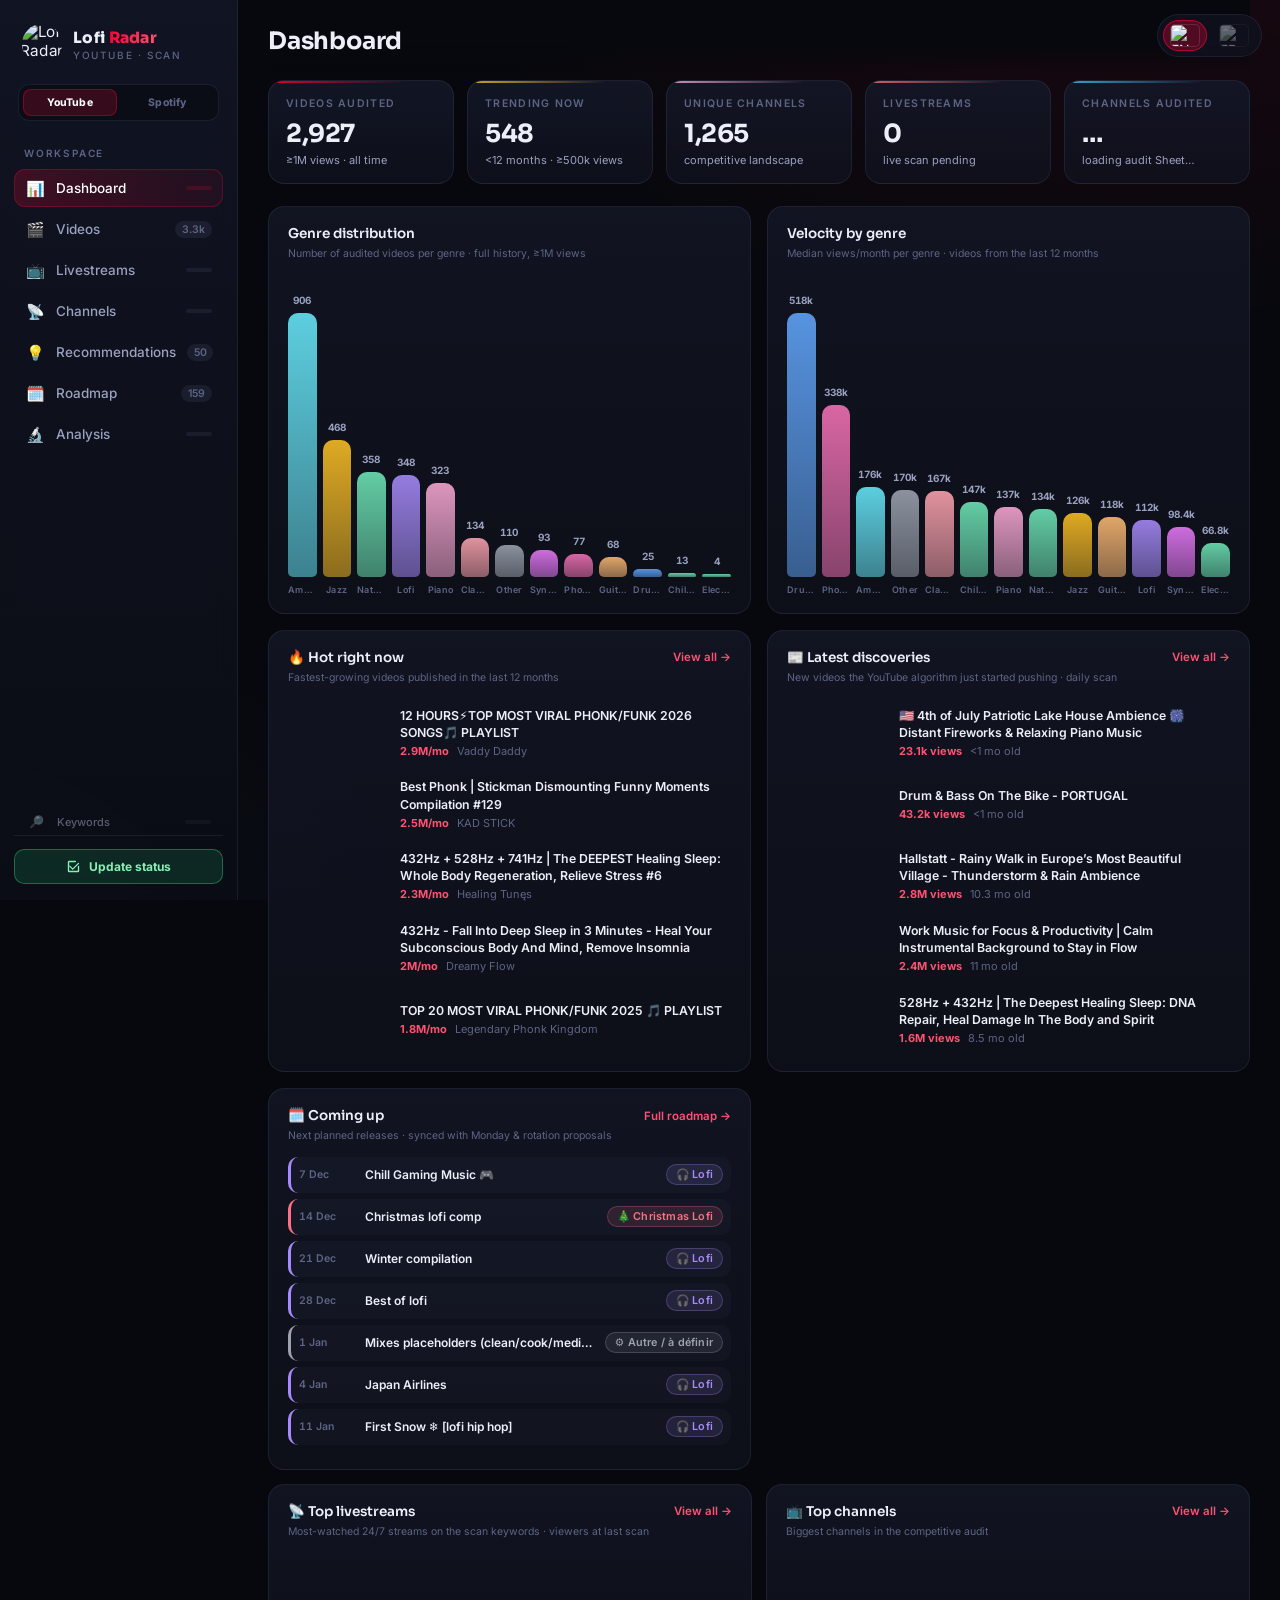
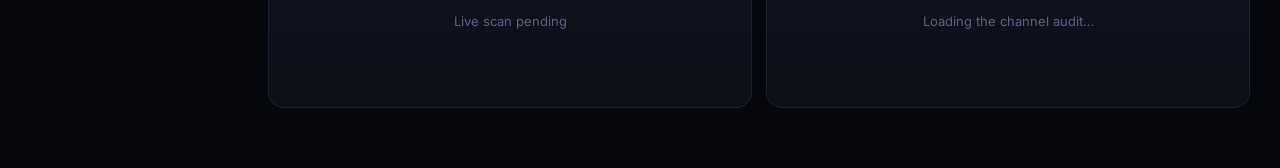
==== commit a95dc560: "feat(youtube): consolidate update status" ====
--- a/index.html
+++ b/index.html
@@ -39,7 +39,7 @@
 <script src="Lofi_Radar_cmt.js"></script>
 <script src="Lofi_Radar_sbm.js"></script>
 <script src="Lofi_Radar_seo.js"></script>
-<link rel="stylesheet" href="assets/css/dashboard.css?v=20260723-schedule-hover-outline-v1">
+<link rel="stylesheet" href="assets/css/dashboard.css?v=20260723-update-status-v1">
 </head>
 <body>
 <div id="loader"><div class="loader-in">
@@ -60,12 +60,13 @@
   </div>
   <nav class="nav" id="nav"></nav>
   <div class="side-foot">
-    <div class="sync-row"><div class="sync-dot load" id="sync-dot"></div><div class="sync-txt" id="sync-txt">Connecting…</div></div>
-    <button class="btn-refresh" id="btn-refresh" onclick="refresh()">
-      <svg viewBox="0 0 24 24" fill="none" stroke="currentColor" stroke-width="2.2" stroke-linecap="round"><path d="M21 12a9 9 0 1 1-2.6-6.4M21 3v6h-6"/></svg>
-      <span class="lbl">Sync now</span>
-    </button>
-    <a class="sheet-link" href="https://docs.google.com/spreadsheets/d/1XE_M9pQWn8w2Qu83vV_tv9sEFDFQ13fTePseG6mh1vI/edit" target="_blank">Open Google Sheet ↗</a>
+    <div class="update-status-control">
+      <button class="btn-update-status" id="btn-update-status" type="button" aria-expanded="false" aria-controls="update-status-panel" onclick="toggleUpdateStatus(event)">
+        <svg aria-hidden="true" viewBox="0 0 24 24" fill="none" stroke="currentColor" stroke-width="2.2" stroke-linecap="round"><path d="M20 7 10.8 16.2 6 11.4"/><path d="M20 12v7a1 1 0 0 1-1 1H5a1 1 0 0 1-1-1V5a1 1 0 0 1 1-1h10"/></svg>
+        <span class="lbl">Update status</span>
+      </button>
+      <section class="update-status-panel" id="update-status-panel" hidden aria-live="polite"></section>
+    </div>
   </div>
 </aside>
 
@@ -81,8 +82,8 @@
 
 <!-- Versioned assets avoid a stale dashboard after a GitHub Pages deployment. -->
 <script src="assets/js/dashboard-01-config.js?v=20260723-2"></script>
-<script src="assets/js/dashboard-02-helpers.js?v=20260723-instant-tabs-v1"></script>
+<script src="assets/js/dashboard-02-helpers.js?v=20260723-update-status-v1"></script>
 <script src="assets/js/dashboard-03-keywords.js?v=20260723-watchlist-off"></script>
-<script src="assets/js/dashboard-04-recommendations.js?v=20260723-active-lives-v1"></script>
+<script src="assets/js/dashboard-04-recommendations.js?v=20260723-reco-hover-genre-v1"></script>
 </body>
 </html>
--- a/assets/css/dashboard.css
+++ b/assets/css/dashboard.css
@@ -95,6 +95,18 @@
 @keyframes spin{to{transform:rotate(360deg)}}
 .sheet-link{font-size:11px;color:var(--dim);text-align:center;transition:color .15s}
 .sheet-link:hover{color:var(--acc2)}
+.update-status-control{position:relative}
+.btn-update-status{width:100%;display:flex;align-items:center;justify-content:center;gap:8px;padding:9px 10px;border-radius:10px;background:rgba(36,210,126,.14);border:1px solid rgba(36,210,126,.42);color:#86efb3;font-size:12px;font-weight:700;transition:background .15s,border-color .15s,transform .15s}
+.btn-update-status:hover,.btn-update-status[aria-expanded="true"]{background:rgba(36,210,126,.22);border-color:rgba(86,239,163,.7);color:#d8ffe8}
+.btn-update-status:active{transform:translateY(1px)}
+.btn-update-status svg{width:15px;height:15px;flex:none}
+.update-status-panel{position:absolute;left:0;bottom:calc(100% + 10px);width:272px;padding:12px;background:#141828;border:1px solid var(--border2);border-radius:12px;box-shadow:0 16px 42px rgba(0,0,0,.52);z-index:70;color:var(--muted)}
+.update-status-panel[hidden]{display:none}
+.update-status-head{display:flex;align-items:center;justify-content:space-between;gap:8px;margin-bottom:9px;color:var(--text);font-size:11px;font-weight:700}
+.update-status-head small{color:var(--green);font-size:10px;font-weight:700;text-transform:uppercase;letter-spacing:.04em}
+.update-status-line{display:grid;grid-template-columns:7px minmax(0,1fr);gap:8px;align-items:start;padding:7px 0;border-top:1px solid rgba(150,163,214,.1)}
+.update-status-dot{width:7px;height:7px;border-radius:50%;margin-top:4px;background:var(--green);box-shadow:0 0 8px currentColor}
+.update-status-line b{display:block;color:var(--text);font-size:11px;line-height:1.25}.update-status-line span{display:block;font-size:10px;line-height:1.45;color:var(--dim);margin-top:2px}
 
 /* ---------- Main ---------- */
 #main{margin-left:var(--sidebar);min-height:100vh;padding:0 30px 60px;min-width:0;max-width:100%}
@@ -376,7 +388,7 @@
 .reco-why{margin:16px 0 0;padding:13px 15px;background:rgba(255,0,51,.06);border:1px solid rgba(255,0,51,.2);border-radius:12px}.reco-why .k{margin-bottom:9px;font-size:10.5px;font-weight:800;letter-spacing:1px;text-transform:uppercase;color:var(--acc2)}
 @media(max-width:640px){.reco-daily-brief{display:block}.reco-daily-stats{margin-top:14px;padding:12px 0 0;border-left:0;border-top:1px solid var(--border);width:max-content}}
 .rtile{position:relative;background:linear-gradient(180deg, rgba(21,25,42,.75), rgba(15,18,30,.75));border:1px solid var(--border);border-left:3px solid var(--gc);border-radius:14px;padding:15px;cursor:pointer;display:flex;flex-direction:column;gap:10px;transition:transform .13s,border-color .13s,box-shadow .13s}
-.rtile:hover{transform:translateY(-2px);border-color:rgba(255,0,51,.5);box-shadow:0 12px 34px -12px rgba(0,0,0,.55)}
+.rtile:hover{transform:translateY(-2px);border-color:color-mix(in srgb,var(--gc) 58%,var(--border));border-left-color:var(--gc);box-shadow:0 12px 34px -12px rgba(0,0,0,.55),0 0 0 1px color-mix(in srgb,var(--gc) 18%,transparent)}
 .rtile .rt-head{display:flex;gap:11px;align-items:flex-start}
 .rtile .rt-title{font-weight:700;font-size:13.5px;line-height:1.45;flex:1}
 .rtile .rt-tags{display:flex;gap:5px;flex-wrap:wrap}
@@ -637,13 +649,12 @@
 
 @media(max-width:900px){
   #sidebar{width:64px;padding:16px 8px}
-  .logo h1,.nav .count,.nav span.lbl,.side-foot .sync-txt,.sheet-link{display:none}
+  .logo h1,.nav .count,.nav span.lbl,.btn-update-status .lbl{display:none}
   #main{margin-left:64px;padding:0 16px 40px}
   :root{--sidebar:64px}
 }
 @media(min-width:641px) and (max-width:900px){
-  .side-foot .sync-row.detailed .sync-txt{display:none}
-  .side-foot .sync-row.detailed>.sync-dot{display:block}
+  .update-status-panel{left:auto;right:0}
   .radar-switch{grid-template-columns:1fr;margin:0 0 10px;padding:3px}
   .radar-switch a{font-size:0;padding:6px 0}
   .radar-switch a::before{font-size:14px;line-height:1}
@@ -661,7 +672,7 @@
   #side-veil.show{display:block;opacity:1;pointer-events:auto}
   #sidebar{width:240px;padding:22px 14px 16px;transform:translateX(-100%);transition:transform .22s ease;z-index:45}
   #sidebar.open{transform:translateX(0);box-shadow:20px 0 60px rgba(0,0,0,.55)}
-  .logo h1,.nav .count,.nav span.lbl,.side-foot .sync-txt,.sheet-link{display:revert}
+  .logo h1,.nav .count,.nav span.lbl,.btn-update-status .lbl{display:revert}
   #main{margin-left:0;padding:0 12px 90px}
   .topbar{padding:16px 0 12px;padding-left:52px;flex-wrap:wrap;gap:8px}
   .topbar>div,.topbar h2{min-width:0;max-width:100%}
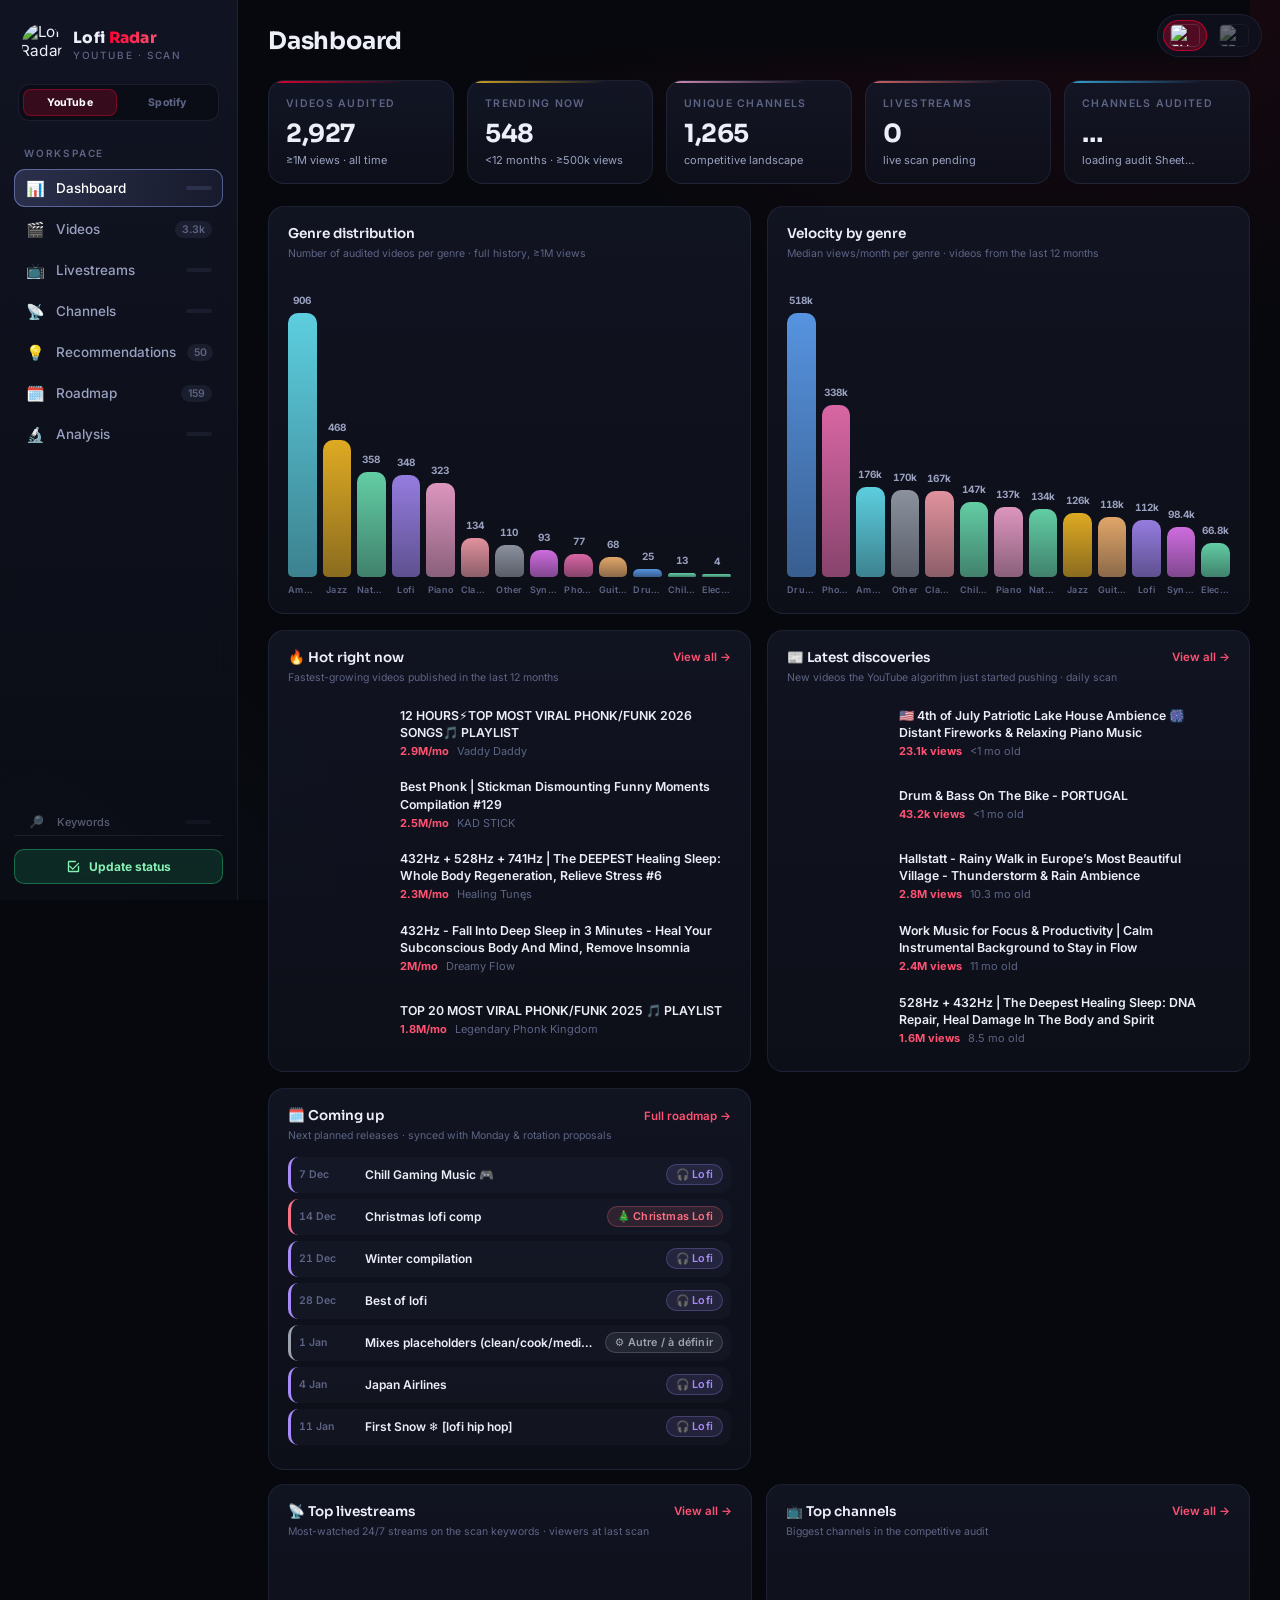
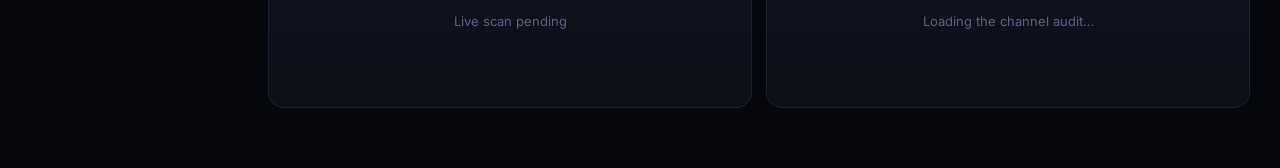
==== commit 765c86f9: "YouTube : interface douce et roadmap à venir Adoucit les contrôles YouTube hors marque et garde la r" ====
--- a/index.html
+++ b/index.html
@@ -39,7 +39,7 @@
 <script src="Lofi_Radar_cmt.js"></script>
 <script src="Lofi_Radar_sbm.js"></script>
 <script src="Lofi_Radar_seo.js"></script>
-<link rel="stylesheet" href="assets/css/dashboard.css?v=20260723-update-status-v1">
+<link rel="stylesheet" href="assets/css/dashboard.css?v=20260724-soft-ui-roadmap-v1">
 </head>
 <body>
 <div id="loader"><div class="loader-in">
@@ -82,8 +82,8 @@
 
 <!-- Versioned assets avoid a stale dashboard after a GitHub Pages deployment. -->
 <script src="assets/js/dashboard-01-config.js?v=20260723-2"></script>
-<script src="assets/js/dashboard-02-helpers.js?v=20260723-update-status-v1"></script>
+<script src="assets/js/dashboard-02-helpers.js?v=20260724-soft-ui-roadmap-v1"></script>
 <script src="assets/js/dashboard-03-keywords.js?v=20260723-watchlist-off"></script>
-<script src="assets/js/dashboard-04-recommendations.js?v=20260723-reco-hover-genre-v1"></script>
+<script src="assets/js/dashboard-04-recommendations.js?v=20260724-soft-ui-roadmap-v1"></script>
 </body>
 </html>
--- a/assets/css/dashboard.css
+++ b/assets/css/dashboard.css
@@ -3,7 +3,9 @@
   --cardS:#12162399;
   --border:rgba(150,163,214,.11); --border2:rgba(150,163,214,.24);
   --text:#eceef8; --muted:#9aa1c0; --dim:#5d6485;
+  /* Red stays reserved for the YouTube brand switch. App controls use a softer neutral indigo. */
   --acc:#ff0033; --acc2:#ff5272; --accSoft:rgba(255,0,51,.13);
+  --uiAcc:#9aa8ff; --uiAcc2:#c1c8ff; --uiSoft:rgba(154,168,255,.14); --uiBorder:rgba(154,168,255,.46);
   --green:#4ade80; --amber:#fbbf24; --red:#fb7185; --cyan:#67e8f9; --blue:#7dd3fc;
   --r:16px;
   --sidebar:238px;
@@ -56,15 +58,15 @@
 }
 .nav button:hover{color:var(--text);background:rgba(150,163,214,.06)}
 .nav button.active{
-  color:#fff;background:linear-gradient(90deg, rgba(255,0,51,.20), rgba(255,0,51,.07));
-  box-shadow:inset 0 0 0 1px rgba(255,0,51,.28);
-}
-.nav button.active svg{color:var(--acc2)}
+  color:#fff;background:linear-gradient(90deg, rgba(154,168,255,.20), rgba(154,168,255,.06));
+  box-shadow:inset 0 0 0 1px var(--uiBorder);
+}
+.nav button.active svg{color:var(--uiAcc2)}
 .nav button .emo{width:20px;flex:none;font-size:15px;text-align:center;filter:saturate(.85)}
 .nav button svg{width:17px;height:17px;flex:none;color:var(--dim);transition:color .16s}
 .nav button:hover svg{color:var(--muted)}
 .nav .count{margin-left:auto;font-size:10.5px;font-weight:600;color:var(--dim);background:rgba(150,163,214,.09);padding:2px 7px;border-radius:20px;min-width:26px;text-align:center}
-.nav button.active .count{color:var(--acc2);background:rgba(255,0,51,.16)}
+.nav button.active .count{color:var(--uiAcc2);background:var(--uiSoft)}
 .side-foot{border-top:1px solid var(--border);padding-top:13px;display:flex;flex-direction:column;gap:9px}
 .sync-row{display:flex;align-items:center;gap:8px;padding:0 8px}
 .sync-row.detailed{align-items:flex-start;gap:0;padding-top:2px}
@@ -117,7 +119,7 @@
   background:linear-gradient(180deg, var(--bg) 62%, transparent);
 }
 .topbar h2{font-family:'Sora';font-size:24px;font-weight:700;letter-spacing:-.2px;display:flex;align-items:center;gap:11px}
-.topbar h2 .pill{font-family:'Inter';font-size:11.5px;font-weight:600;color:var(--acc2);background:var(--accSoft);border:1px solid rgba(255,0,51,.25);padding:3px 10px;border-radius:20px;letter-spacing:.3px}
+.topbar h2 .pill{font-family:'Inter';font-size:11.5px;font-weight:600;color:var(--uiAcc2);background:var(--uiSoft);border:1px solid var(--uiBorder);padding:3px 10px;border-radius:20px;letter-spacing:.3px}
 .topbar .sub{color:var(--muted);font-size:12.5px;margin-top:5px}
 
 /* ---------- Toolbar ---------- */
@@ -127,7 +129,7 @@
   display:flex;align-items:center;gap:9px;background:var(--panel);border:1.5px solid var(--border2);
   border-radius:20px;padding:10px 16px;min-width:270px;flex:1;max-width:380px;transition:border .15s,box-shadow .15s;
 }
-.search:focus-within{border-color:rgba(255,0,51,.6);box-shadow:0 0 0 3px rgba(255,0,51,.14)}
+.search:focus-within{border-color:var(--uiBorder);box-shadow:0 0 0 3px var(--uiSoft)}
 .search svg{width:15px;height:15px;color:var(--muted);flex:none}
 .search .emoji-ico{font-size:15px;line-height:1;flex:none}
 .search input{background:none;border:none;outline:none;font-size:13.5px;width:100%;color:var(--text)}
@@ -137,9 +139,9 @@
   background:var(--panel);border:1.5px solid var(--border2);border-radius:20px;padding:10px 16px;
   font-size:13px;color:var(--text);outline:none;transition:all .15s;font-weight:600;
 }
-select.ctl:hover,.ctl-btn:hover{border-color:rgba(255,0,51,.5);color:var(--text)}
+select.ctl:hover,.ctl-btn:hover{border-color:var(--uiBorder);color:var(--text)}
 select.ctl option{background:#141828;color:var(--text)}
-.ctl-btn.on{color:var(--acc2);border-color:rgba(255,0,51,.4);background:var(--accSoft)}
+.ctl-btn.on{color:var(--uiAcc2);border-color:var(--uiBorder);background:var(--uiSoft)}
 select.ctl.c-period{border-color:rgba(74,222,128,.4);background:rgba(74,222,128,.07)}
 select.ctl.c-period:hover{border-color:rgba(74,222,128,.7)}
 select.ctl.c-genre{border-color:rgba(244,114,182,.4);background:rgba(244,114,182,.07)}
@@ -154,7 +156,7 @@
 select.ctl.c-status:hover{border-color:rgba(248,113,113,.7)}
 .xdd{position:relative;display:inline-flex;max-width:100%}
 .xdd-btn{display:inline-flex;align-items:center;gap:8px;cursor:pointer;background:var(--panel);border:1.5px solid var(--border2);border-radius:16px;padding:10px 15px;font-size:13px;font-weight:600;color:var(--text);transition:all .15s;max-width:100%;min-width:0;white-space:nowrap}
-.xdd-btn:hover{border-color:rgba(255,0,51,.5)}
+.xdd-btn:hover{border-color:var(--uiBorder)}
 .xdd-btn.c-genre{border-color:rgba(244,114,182,.4);background:rgba(244,114,182,.07)}
 .xdd-btn.c-genre:hover{border-color:rgba(244,114,182,.7)}
 .xdd-btn.c-sort{border-color:rgba(251,191,36,.4);background:rgba(251,191,36,.07)}
@@ -184,8 +186,8 @@
   box-shadow:0 16px 40px rgba(0,0,0,.5);display:none}
 .xdd.open .xdd-list{display:block}
 .xdd-opt{padding:8px 13px;border-radius:10px;font-size:13px;font-weight:600;color:var(--text);cursor:pointer;white-space:nowrap;overflow-wrap:normal;overflow:hidden;text-overflow:ellipsis}
-.xdd-opt:hover{background:rgba(255,0,51,.15)}
-.xdd-opt.sel{color:var(--acc2);background:var(--accSoft)}
+.xdd-opt:hover{background:var(--uiSoft)}
+.xdd-opt.sel{color:var(--uiAcc2);background:var(--uiSoft)}
 .chips{display:flex;flex-wrap:wrap;gap:6px}
 .chip{
   display:inline-flex;align-items:center;gap:6px;padding:5.5px 11px;border-radius:20px;font-size:11.5px;font-weight:600;
@@ -193,12 +195,12 @@
 }
 .chip .dot{width:7px;height:7px;border-radius:50%;flex:none}
 .chip:hover{border-color:var(--border2);color:var(--text)}
-.chip.on{color:var(--text);background:var(--chipbg,var(--accSoft));border-color:var(--chipbd,rgba(255,0,51,.45))}
+.chip.on{color:var(--text);background:var(--chipbg,var(--uiSoft));border-color:var(--chipbd,var(--uiBorder))}
 .result-count{font-size:12px;color:var(--dim);white-space:nowrap}
 .result-count b{color:var(--muted)}
 .viewtoggle{display:flex;background:var(--panel);border:1.5px solid var(--border2);border-radius:16px;overflow:hidden}
 .viewtoggle button{padding:11px 15px;color:var(--dim);display:grid;place-items:center}
-.viewtoggle button.on{color:var(--acc2);background:var(--accSoft)}
+.viewtoggle button.on{color:var(--uiAcc2);background:var(--uiSoft)}
 .viewtoggle svg{width:16px;height:16px}
 
 /* ---------- Badges / tags ---------- */
@@ -213,19 +215,19 @@
   border:1px solid var(--border);border-radius:var(--r);overflow:hidden;cursor:pointer;
   transition:transform .18s ease, border-color .18s, box-shadow .18s;display:flex;flex-direction:column;
 }
-.vcard:hover{transform:translateY(-3px);border-color:rgba(255,0,51,.4);box-shadow:0 14px 34px -14px rgba(0,0,0,.65), 0 0 0 1px rgba(255,0,51,.12)}
+.vcard:hover{transform:translateY(-3px);border-color:var(--uiBorder);box-shadow:0 14px 34px -14px rgba(0,0,0,.65), 0 0 0 1px var(--uiSoft)}
 .thumbwrap{position:relative;aspect-ratio:16/9;background:#0a0c14;overflow:hidden}
 .thumbwrap img{width:100%;height:100%;object-fit:cover;display:block;transition:transform .35s ease}
 .vcard:hover .thumbwrap img{transform:scale(1.045)}
 .thumbwrap .dur{position:absolute;right:8px;bottom:8px;background:rgba(5,6,10,.82);backdrop-filter:blur(4px);color:#fff;font-size:10.5px;font-weight:600;padding:3px 7px;border-radius:6px}
 .thumbwrap .like-flag{position:absolute;left:8px;bottom:8px;background:rgba(5,6,10,.82);backdrop-filter:blur(4px);color:#fff;font-size:10.5px;font-weight:600;padding:3px 7px;border-radius:6px}
-.thumbwrap .vpm-flag{position:absolute;left:8px;top:8px;background:rgba(5,6,10,.8);backdrop-filter:blur(4px);color:var(--acc2);font-size:10.5px;font-weight:700;padding:3px 8px;border-radius:6px;display:flex;gap:4px;align-items:center}
+.thumbwrap .vpm-flag{position:absolute;left:8px;top:8px;background:rgba(5,6,10,.8);backdrop-filter:blur(4px);color:var(--uiAcc2);font-size:10.5px;font-weight:700;padding:3px 8px;border-radius:6px;display:flex;gap:4px;align-items:center}
 .scan-new{position:absolute;left:9px;top:9px;z-index:4;display:inline-flex;align-items:center;gap:5px;padding:4px 8px;border-radius:7px;background:#ff0033;color:#fff;border:1px solid rgba(255,255,255,.28);box-shadow:0 6px 18px rgba(255,0,51,.32);font-size:10px;font-weight:800;letter-spacing:.8px;line-height:1;text-transform:uppercase}
 .scan-new::before{content:'';width:5px;height:5px;border-radius:50%;background:#fff;box-shadow:0 0 0 2px rgba(255,255,255,.2)}
 .scan-new.inline{position:static;margin-left:7px;vertical-align:2px;padding:3px 6px;font-size:9px}
 .vbody{padding:13px 14px 14px;display:flex;flex-direction:column;gap:9px;flex:1}
 .vtitle{font-size:13px;font-weight:600;line-height:1.42;display:-webkit-box;-webkit-line-clamp:2;-webkit-box-orient:vertical;overflow:hidden;min-height:37px}
-.vtitle a:hover{color:var(--acc2)}
+.vtitle a:hover{color:var(--uiAcc2)}
 .vmeta{display:flex;align-items:center;gap:7px;font-size:11.5px;color:var(--muted);min-width:0}
 .vmeta a{color:var(--muted);font-weight:600;overflow:hidden;text-overflow:ellipsis;white-space:nowrap}
 .vmeta a:hover{color:var(--cyan)}
@@ -235,7 +237,7 @@
 .vstat{display:flex;flex-direction:column;gap:1px}
 .vstat b{font-size:12.5px;font-weight:700;letter-spacing:.2px}
 .vstat span{font-size:9.8px;color:var(--dim);text-transform:uppercase;letter-spacing:.8px;font-weight:600}
-.vstat.hl b{color:var(--acc2)}
+.vstat.hl b{color:var(--uiAcc2)}
 .vstat .metric-tip b{color:var(--tipc,var(--text))}
 
 /* ---------- Table mode ---------- */
@@ -243,7 +245,7 @@
 .vtable th{font-size:10.5px;text-transform:uppercase;letter-spacing:1px;color:var(--dim);text-align:left;padding:8px 12px;border-bottom:1px solid var(--border);font-weight:600;white-space:nowrap}
 .vtable td{padding:9px 12px;border-bottom:1px solid var(--border);font-size:12.5px;vertical-align:middle}
 .vtable tr.row{cursor:pointer;transition:background .12s}
-.vtable tr.row:hover{background:rgba(255,0,51,.05)}
+.vtable tr.row:hover{background:var(--uiSoft)}
 .ch-ava{border-radius:50%;position:relative;display:inline-flex;align-items:center;justify-content:center;font-weight:700;font-size:20px;flex:none;overflow:hidden}
 .ch-ava img{position:absolute;inset:0;width:100%;height:100%;border-radius:50%;object-fit:cover}
 .ch-ava.yt-ava{background:rgba(255,0,51,.13);color:#ff385f}
@@ -251,13 +253,13 @@
 .flg{width:16px;height:12px;border-radius:2px;vertical-align:-1px;margin-right:5px;box-shadow:0 0 0 1px rgba(255,255,255,.08)}
 .seg{display:flex;flex-wrap:wrap;gap:9px;margin:2px 0 16px}
 .seg button{padding:11px 20px;border-radius:11px;border:1px solid var(--border);background:rgba(21,25,42,.65);color:var(--muted);font-family:inherit;font-weight:600;font-size:13.5px;cursor:pointer;transition:all .15s}
-.seg button:hover{border-color:rgba(255,0,51,.5);color:var(--text)}
-.seg button.on{background:linear-gradient(135deg,#ff0033,#d9002a);color:#fff;border-color:transparent;box-shadow:0 6px 18px rgba(255,0,51,.35)}
+.seg button:hover{border-color:var(--uiBorder);color:var(--text)}
+.seg button.on{background:linear-gradient(135deg,#8f9ef8,#7183df);color:#fff;border-color:transparent;box-shadow:0 6px 18px rgba(154,168,255,.28)}
 .seg button .cnt{opacity:.72;font-weight:500;margin-left:7px;font-size:12px}
 .pbar{height:8px;border-radius:5px;background:rgba(255,255,255,.07);overflow:hidden;flex:1;min-width:90px}
 .pbar i{display:block;height:100%;border-radius:5px}
 .ana-card{background:linear-gradient(180deg, rgba(21,25,42,.75), rgba(15,18,30,.75));border:1px solid var(--border);border-radius:var(--r);padding:15px 16px;display:flex;gap:15px;margin-bottom:11px;cursor:pointer;transition:border-color .15s,transform .15s;align-items:center}
-.ana-card:hover{border-color:rgba(255,0,51,.45);transform:translateY(-1px)}
+.ana-card:hover{border-color:var(--uiBorder);transform:translateY(-1px)}
 .ana-card img{width:132px;aspect-ratio:16/9;border-radius:9px;object-fit:cover;flex:none;background:#0a0c14}
 .verdict{font-size:10.5px;font-weight:700;padding:4px 10px;border-radius:7px;letter-spacing:.6px;text-transform:uppercase;white-space:nowrap}
 .v-over{background:#34d39922;color:#34d399;border:1px solid #34d39955}
@@ -281,7 +283,7 @@
 .vtable .tthumb{width:86px;aspect-ratio:16/9;border-radius:7px;object-fit:cover;display:block;background:#0a0c14}
 .vtable .ttitle{font-weight:600;max-width:420px;line-height:1.4}
 .vtable .num{font-variant-numeric:tabular-nums;white-space:nowrap}
-.vtable .vpmcell{color:var(--acc2);font-weight:700}
+.vtable .vpmcell{color:var(--uiAcc2);font-weight:700}
 
 .load-more{display:block;margin:26px auto 0;padding:10px 26px;border-radius:12px;background:var(--accSoft);border:1px solid rgba(255,0,51,.3);color:var(--acc2);font-weight:600;font-size:13px;transition:all .15s}
 .load-more:hover{background:rgba(255,0,51,.22)}
@@ -380,6 +382,19 @@
 .reco-archive-btn b{display:inline-flex;align-items:center;justify-content:center;min-width:18px;height:18px;border-radius:50%;background:rgba(251,113,133,.18);font-size:10px}
 .reco-archive-btn.on{border-color:rgba(251,113,133,.7);background:rgba(251,113,133,.16);color:#ffe4e6}
 .reco-archived{opacity:.78}.reco-archived:hover{opacity:1}.reco-restore{width:100%;background:rgba(150,163,214,.08);color:var(--text);border:1px solid var(--border)}
+.reco-controlbar{justify-content:flex-start}
+.reco-tabbar{display:grid;grid-template-columns:repeat(3,minmax(118px,1fr));gap:7px;width:min(100%,460px)}
+.reco-tab{display:flex;align-items:center;justify-content:space-between;gap:8px;min-height:38px;border:1px solid var(--border);border-radius:9px;background:rgba(150,163,214,.06);color:var(--muted);font:750 11.5px/1 Inter,system-ui,sans-serif;padding:8px 11px;cursor:pointer;transition:background .13s,border-color .13s,color .13s}
+.reco-tab b{display:inline-flex;align-items:center;justify-content:center;min-width:19px;height:19px;border-radius:50%;background:rgba(150,163,214,.12);color:inherit;font-size:10px}
+.reco-tab.pending{border-color:rgba(251,191,36,.35);color:#fde68a;background:rgba(251,191,36,.06)}
+.reco-tab.pending.on{border-color:rgba(251,191,36,.78);background:rgba(251,191,36,.18);color:#fff3bd}
+.reco-tab.validated{border-color:rgba(74,222,128,.34);color:#86efac;background:rgba(74,222,128,.06)}
+.reco-tab.validated.on{border-color:rgba(74,222,128,.78);background:rgba(74,222,128,.18);color:#dcfce7}
+.reco-tab.archive{border-color:rgba(251,113,133,.34);color:#fda4af;background:rgba(251,113,133,.06)}
+.reco-tab.archive.on{border-color:rgba(251,113,133,.76);background:rgba(251,113,133,.17);color:#ffe4e6}
+.reco-validated{border-left-color:#4ade80}
+.reco-validated-state{display:flex;align-items:center;justify-content:center;width:100%;padding:9px 11px;border-radius:9px;background:rgba(74,222,128,.12);border:1px solid rgba(74,222,128,.32);color:#bbf7d0;font:750 11.5px/1 Inter,system-ui,sans-serif}
+@media(max-width:640px){.reco-tabbar{width:100%;grid-template-columns:repeat(3,minmax(0,1fr))}.reco-tab{padding:8px 7px;font-size:10.5px}}
 .reco-daily-brief{display:flex;justify-content:space-between;gap:24px;align-items:flex-end;margin:0 0 20px;padding:18px 20px;border:1px solid rgba(255,0,51,.28);border-radius:15px;background:linear-gradient(135deg,rgba(255,0,51,.11),rgba(21,25,42,.56))}
 .reco-daily-brief h3{margin:4px 0 7px;font-size:17px}.reco-daily-brief p{margin:0;max-width:760px;color:var(--muted);font-size:12.5px;line-height:1.55}
 .reco-daily-kicker{color:var(--acc2);font-size:10px;font-weight:800;letter-spacing:1.25px}
@@ -461,9 +476,9 @@
 /* ---------- Keywords ---------- */
 .kw-grid{display:grid;grid-template-columns:repeat(auto-fill,minmax(min(240px,100%),1fr));gap:8px}
 .kw-item{display:flex;align-items:center;justify-content:space-between;gap:8px;padding:8px 12px;border-radius:10px;background:linear-gradient(180deg, rgba(21,25,42,.7), rgba(15,18,30,.7));border:1px solid var(--border);cursor:pointer;transition:border-color .13s}
-.kw-item:hover{border-color:rgba(255,0,51,.45)}
+.kw-item:hover{border-color:var(--uiBorder)}
 .kw-name{font-size:12px;font-weight:500;color:var(--text);overflow:hidden;text-overflow:ellipsis;white-space:nowrap}
-.kw-n{font-size:10.5px;font-weight:700;color:var(--acc2);background:var(--accSoft);border-radius:12px;padding:2px 8px;flex:none}
+.kw-n{font-size:10.5px;font-weight:700;color:var(--uiAcc2);background:var(--uiSoft);border-radius:12px;padding:2px 8px;flex:none}
 .kw-n.zero{color:var(--dim);background:rgba(150,163,214,.07)}
 
 /* ---------- Calendar ---------- */
@@ -496,14 +511,14 @@
 .cal-cell .d{position:absolute;top:5px;right:7px;font-size:12px;color:var(--dim);font-weight:600}
 .cal-cell.out{background:rgba(5,6,10,.35)}
 .cal-cell.out .d{opacity:.4}
-.cal-cell.today{box-shadow:inset 0 0 0 1.5px rgba(255,0,51,.55)}
+.cal-cell.today{box-shadow:inset 0 0 0 1.5px var(--uiBorder)}
 .cal-cell .pills{margin-top:20px;display:flex;flex-direction:column;gap:3px}
 .cal-pill{font-size:10.5px;font-weight:700;color:#0d0f17;border-radius:5px;padding:3px 7px;white-space:nowrap;overflow:hidden;text-overflow:ellipsis}
 .cal-legend{display:flex;flex-wrap:wrap;gap:14px;margin-top:12px;font-size:11px;color:var(--muted)}
 .cal-legend i{display:inline-block;width:9px;height:9px;border-radius:50%;margin-right:6px}
 .cal-viewtoggle{display:flex;gap:4px;background:rgba(150,163,214,.06);border:1px solid var(--border);border-radius:14px;padding:3px}
 .cal-viewtoggle button{font-family:inherit;font-size:13px;font-weight:700;padding:9.5px 17px;border-radius:11px;color:var(--dim);cursor:pointer;letter-spacing:.3px}
-.cal-viewtoggle button.on{background:var(--acc);color:#fff;box-shadow:0 4px 14px rgba(255,0,51,.4)}
+.cal-viewtoggle button.on{background:#8f9ef8;color:#fff;box-shadow:0 4px 14px rgba(154,168,255,.28)}
 .year-cal{display:grid;grid-template-columns:repeat(4,minmax(150px,1fr));grid-template-rows:repeat(3,minmax(0,1fr));gap:13px;width:100%;height:calc(100dvh - 205px)}
 @media(max-width:920px){.year-cal{grid-template-columns:repeat(3,1fr);grid-template-rows:repeat(4,minmax(0,1fr));height:auto}}
 @media(max-width:800px){.year-cal{grid-template-columns:repeat(2,1fr)}}
@@ -515,7 +530,7 @@
 .year-cell.out{opacity:.2}
 .year-cell.has-event{cursor:pointer;color:#fff;font-weight:800;font-size:clamp(9px,1.3vh,13px);text-shadow:0 1px 3px rgba(0,0,0,.6);transition:transform .12s}
 .year-cell.has-event:hover{transform:scale(1.25);z-index:3}
-.year-cell.today{box-shadow:inset 0 0 0 1.5px rgba(255,0,51,.6);border-radius:50%}
+.year-cell.today{box-shadow:inset 0 0 0 1.5px var(--uiBorder);border-radius:50%}
 
 /* ---------- Drawer ---------- */
 #backdrop{position:fixed;inset:0;background:rgba(4,5,9,.62);backdrop-filter:blur(3px);z-index:60;opacity:0;pointer-events:none;transition:opacity .2s}
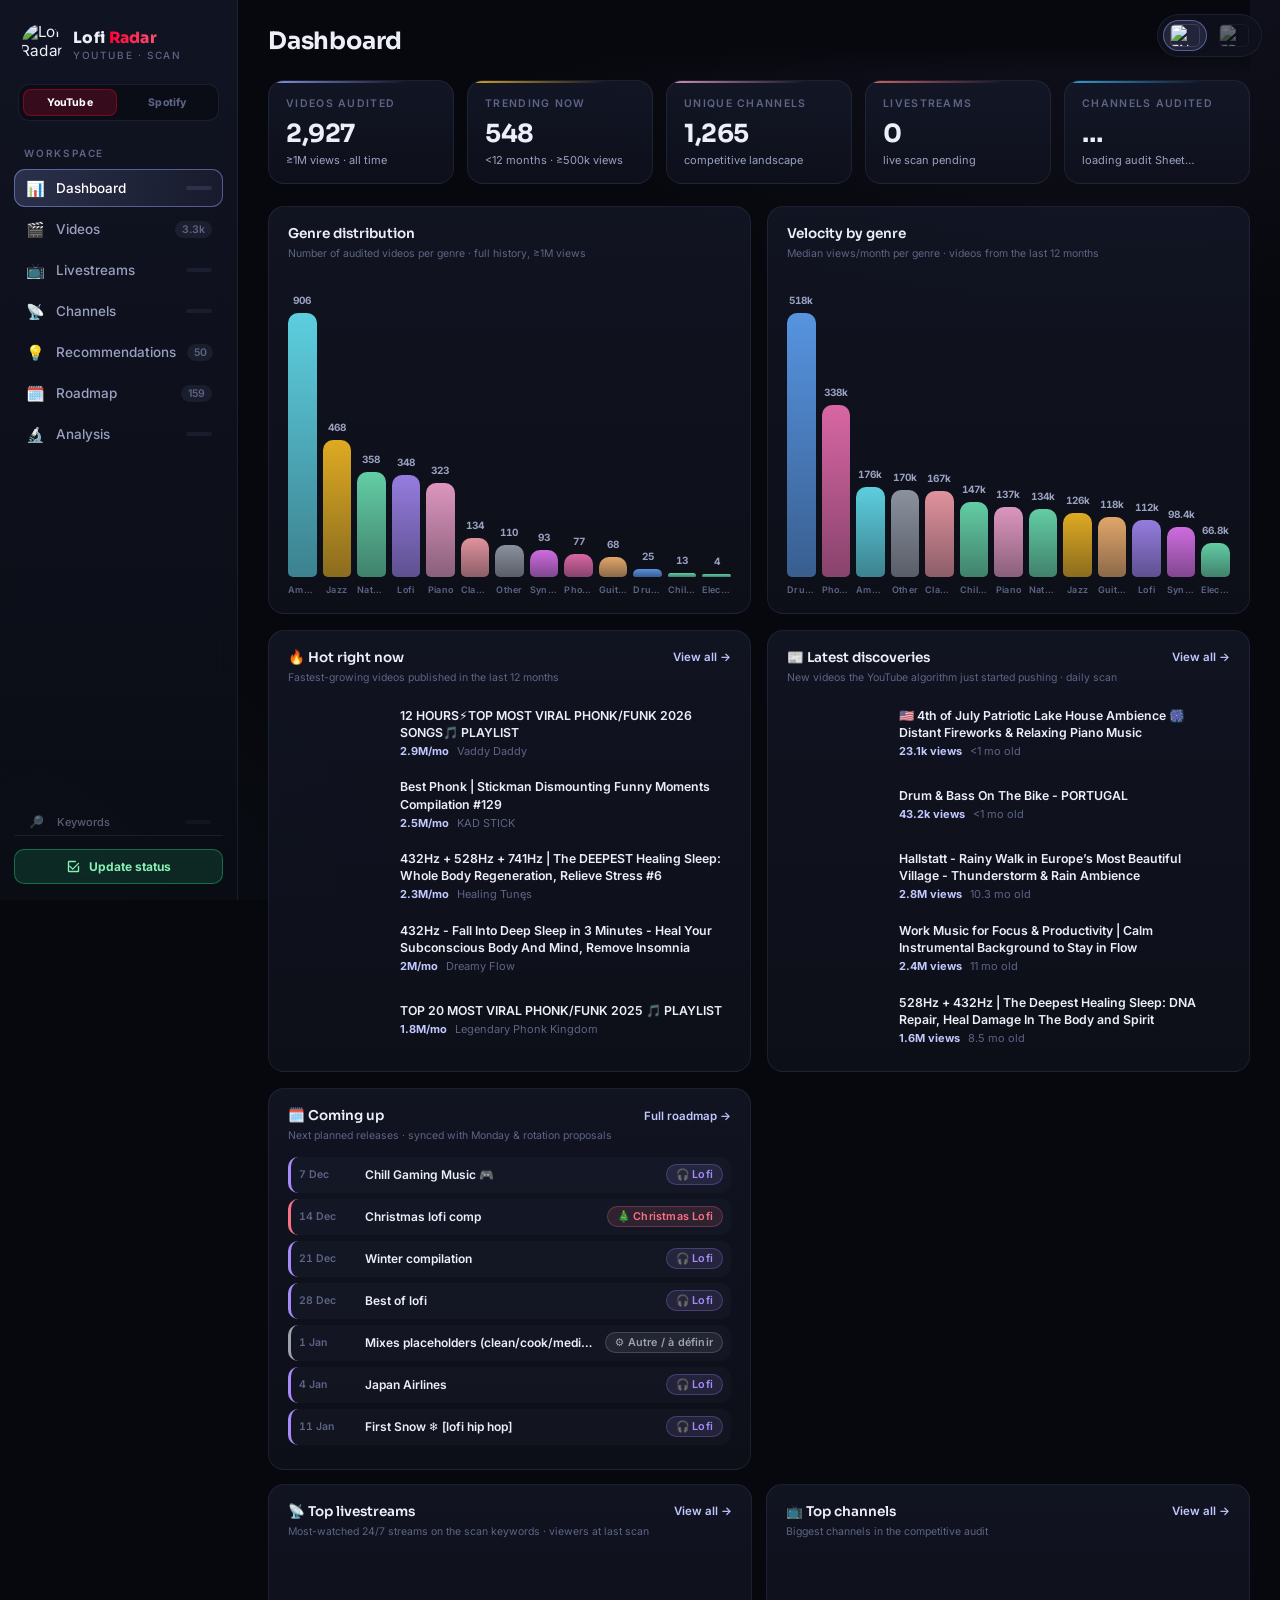
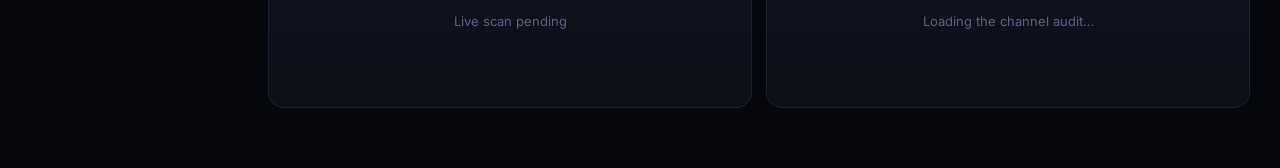
==== commit 0af329bf: "style: adoucir la palette de l’interface YouTube Réserve le rouge à la marque, au direct et aux aler" ====
--- a/index.html
+++ b/index.html
@@ -39,7 +39,7 @@
 <script src="Lofi_Radar_cmt.js"></script>
 <script src="Lofi_Radar_sbm.js"></script>
 <script src="Lofi_Radar_seo.js"></script>
-<link rel="stylesheet" href="assets/css/dashboard.css?v=20260724-soft-ui-roadmap-v1">
+<link rel="stylesheet" href="assets/css/dashboard.css?v=20260724-youtube-soft-palette-v1">
 </head>
 <body>
 <div id="loader"><div class="loader-in">
@@ -82,8 +82,8 @@
 
 <!-- Versioned assets avoid a stale dashboard after a GitHub Pages deployment. -->
 <script src="assets/js/dashboard-01-config.js?v=20260723-2"></script>
-<script src="assets/js/dashboard-02-helpers.js?v=20260724-soft-ui-roadmap-v1"></script>
+<script src="assets/js/dashboard-02-helpers.js?v=20260724-youtube-soft-palette-v1"></script>
 <script src="assets/js/dashboard-03-keywords.js?v=20260723-watchlist-off"></script>
-<script src="assets/js/dashboard-04-recommendations.js?v=20260724-soft-ui-roadmap-v1"></script>
+<script src="assets/js/dashboard-04-recommendations.js?v=20260724-youtube-soft-palette-v1"></script>
 </body>
 </html>
--- a/assets/css/dashboard.css
+++ b/assets/css/dashboard.css
@@ -3,8 +3,9 @@
   --cardS:#12162399;
   --border:rgba(150,163,214,.11); --border2:rgba(150,163,214,.24);
   --text:#eceef8; --muted:#9aa1c0; --dim:#5d6485;
-  /* Red stays reserved for the YouTube brand switch. App controls use a softer neutral indigo. */
-  --acc:#ff0033; --acc2:#ff5272; --accSoft:rgba(255,0,51,.13);
+  /* Rouge : marque YouTube, direct et alertes. Le reste de l'interface reste froid et calme. */
+  --ytRed:#ff0033; --ytRed2:#ff5272; --ytRedSoft:rgba(255,0,51,.13);
+  --acc:#9aa8ff; --acc2:#c1c8ff; --accSoft:rgba(154,168,255,.14);
   --uiAcc:#9aa8ff; --uiAcc2:#c1c8ff; --uiSoft:rgba(154,168,255,.14); --uiBorder:rgba(154,168,255,.46);
   --green:#4ade80; --amber:#fbbf24; --red:#fb7185; --cyan:#67e8f9; --blue:#7dd3fc;
   --r:16px;
@@ -18,7 +19,7 @@
 body{
   font-family:'Inter',system-ui,sans-serif;font-size:14px;color:var(--text);
   background:
-    radial-gradient(1100px 700px at 88% -12%, rgba(255,0,51,.09), transparent 62%),
+    radial-gradient(1100px 700px at 88% -12%, rgba(139,124,246,.09), transparent 62%),
     radial-gradient(900px 650px at -8% 108%, rgba(56,189,248,.06), transparent 60%),
     var(--bg);
   background-attachment:fixed;
@@ -42,7 +43,7 @@
   box-shadow:0 4px 22px rgba(255,0,51,.32);
 }
 .logo h1{font-family:'Sora';font-size:15.5px;font-weight:800;letter-spacing:.3px;white-space:nowrap}
-.logo h1 span{background:linear-gradient(90deg,var(--acc),var(--acc2));-webkit-background-clip:text;background-clip:text;color:transparent}
+.logo h1 span{background:linear-gradient(90deg,var(--ytRed),var(--ytRed2));-webkit-background-clip:text;background-clip:text;color:transparent}
 .logo small{display:block;font-family:'Inter';font-size:10px;font-weight:500;color:var(--dim);letter-spacing:1.6px;text-transform:uppercase;margin-top:2px}
 .radar-switch{display:grid;grid-template-columns:1fr 1fr;gap:4px;margin:0 4px 12px;padding:4px;border:1px solid var(--border);border-radius:11px;background:rgba(5,6,10,.38)}
 .radar-switch a{padding:7px 5px;border-radius:8px;text-align:center;color:var(--dim);font-size:10.5px;font-weight:750;letter-spacing:.15px}
@@ -115,7 +116,7 @@
 #view{min-width:0;max-width:100%}
 .topbar{
   position:sticky;top:0;z-index:30;display:flex;align-items:flex-end;justify-content:space-between;gap:20px;
-  padding:26px 0 16px;margin-bottom:8px;
+  padding:26px 116px 16px 0;margin-bottom:8px;
   background:linear-gradient(180deg, var(--bg) 62%, transparent);
 }
 .topbar h2{font-family:'Sora';font-size:24px;font-weight:700;letter-spacing:-.2px;display:flex;align-items:center;gap:11px}
@@ -148,8 +149,8 @@
 select.ctl.c-genre:hover{border-color:rgba(244,114,182,.7)}
 select.ctl.c-sort{border-color:rgba(251,191,36,.4);background:rgba(251,191,36,.07)}
 select.ctl.c-sort:hover{border-color:rgba(251,191,36,.7)}
-select.ctl.c-tier{border-color:rgba(255,82,114,.4);background:rgba(255,82,114,.07)}
-select.ctl.c-tier:hover{border-color:rgba(255,82,114,.7)}
+select.ctl.c-tier{border-color:var(--uiBorder);background:var(--uiSoft)}
+select.ctl.c-tier:hover{border-color:rgba(193,200,255,.78)}
 select.ctl.c-char{border-color:rgba(45,212,191,.4);background:rgba(45,212,191,.07)}
 select.ctl.c-char:hover{border-color:rgba(45,212,191,.7)}
 select.ctl.c-status{border-color:rgba(248,113,113,.4);background:rgba(248,113,113,.07)}
@@ -161,8 +162,8 @@
 .xdd-btn.c-genre:hover{border-color:rgba(244,114,182,.7)}
 .xdd-btn.c-sort{border-color:rgba(251,191,36,.4);background:rgba(251,191,36,.07)}
 .xdd-btn.c-sort:hover{border-color:rgba(251,191,36,.7)}
-.xdd-btn.c-tier{border-color:rgba(255,82,114,.4);background:rgba(255,82,114,.07)}
-.xdd-btn.c-tier:hover{border-color:rgba(255,82,114,.7)}
+.xdd-btn.c-tier{border-color:var(--uiBorder);background:var(--uiSoft)}
+.xdd-btn.c-tier:hover{border-color:rgba(193,200,255,.78)}
 .xdd-btn.c-char{border-color:rgba(45,212,191,.4);background:rgba(45,212,191,.07)}
 .xdd-btn.c-char:hover{border-color:rgba(45,212,191,.7)}
 .xdd-btn.c-status{border-color:rgba(248,113,113,.4);background:rgba(248,113,113,.07)}
@@ -222,7 +223,7 @@
 .thumbwrap .dur{position:absolute;right:8px;bottom:8px;background:rgba(5,6,10,.82);backdrop-filter:blur(4px);color:#fff;font-size:10.5px;font-weight:600;padding:3px 7px;border-radius:6px}
 .thumbwrap .like-flag{position:absolute;left:8px;bottom:8px;background:rgba(5,6,10,.82);backdrop-filter:blur(4px);color:#fff;font-size:10.5px;font-weight:600;padding:3px 7px;border-radius:6px}
 .thumbwrap .vpm-flag{position:absolute;left:8px;top:8px;background:rgba(5,6,10,.8);backdrop-filter:blur(4px);color:var(--uiAcc2);font-size:10.5px;font-weight:700;padding:3px 8px;border-radius:6px;display:flex;gap:4px;align-items:center}
-.scan-new{position:absolute;left:9px;top:9px;z-index:4;display:inline-flex;align-items:center;gap:5px;padding:4px 8px;border-radius:7px;background:#ff0033;color:#fff;border:1px solid rgba(255,255,255,.28);box-shadow:0 6px 18px rgba(255,0,51,.32);font-size:10px;font-weight:800;letter-spacing:.8px;line-height:1;text-transform:uppercase}
+.scan-new{position:absolute;left:9px;top:9px;z-index:4;display:inline-flex;align-items:center;gap:5px;padding:4px 8px;border-radius:7px;background:#7587e8;color:#fff;border:1px solid rgba(255,255,255,.28);box-shadow:0 6px 18px rgba(117,135,232,.32);font-size:10px;font-weight:800;letter-spacing:.8px;line-height:1;text-transform:uppercase}
 .scan-new::before{content:'';width:5px;height:5px;border-radius:50%;background:#fff;box-shadow:0 0 0 2px rgba(255,255,255,.2)}
 .scan-new.inline{position:static;margin-left:7px;vertical-align:2px;padding:3px 6px;font-size:9px}
 .vbody{padding:13px 14px 14px;display:flex;flex-direction:column;gap:9px;flex:1}
@@ -270,8 +271,8 @@
 #nav button.nsmall .emo{font-size:12px}
 #nav button.nsmall.active{opacity:1}
 #lang-btn{position:fixed;top:14px;right:18px;z-index:60;display:flex;align-items:center;gap:5px;padding:5px;border-radius:999px;border:1px solid var(--border);background:rgba(15,18,30,.88);backdrop-filter:blur(8px);cursor:pointer;user-select:none}
-#lang-btn:hover{border-color:rgba(255,0,51,.5)}
-#lang-btn .lg-slide{position:absolute;top:5px;left:5px;width:44px;height:31px;border-radius:999px;background:rgba(255,0,51,.28);border:1px solid rgba(255,0,51,.6);transition:transform .28s cubic-bezier(.4,0,.2,1);z-index:1}
+#lang-btn:hover{border-color:var(--uiBorder)}
+#lang-btn .lg-slide{position:absolute;top:5px;left:5px;width:44px;height:31px;border-radius:999px;background:var(--uiSoft);border:1px solid var(--uiBorder);transition:transform .28s cubic-bezier(.4,0,0.2,1);z-index:1}
 #lang-btn.fr .lg-slide{transform:translateX(47px)}
 #lang-btn .lg-opt{position:relative;z-index:2;width:44px;height:31px;display:grid;place-items:center;border-radius:999px;opacity:.4;filter:saturate(.5);transition:opacity .2s,filter .2s}
 #lang-btn .lg-opt.on{opacity:1;filter:none}
@@ -285,14 +286,14 @@
 .vtable .num{font-variant-numeric:tabular-nums;white-space:nowrap}
 .vtable .vpmcell{color:var(--uiAcc2);font-weight:700}
 
-.load-more{display:block;margin:26px auto 0;padding:10px 26px;border-radius:12px;background:var(--accSoft);border:1px solid rgba(255,0,51,.3);color:var(--acc2);font-weight:600;font-size:13px;transition:all .15s}
-.load-more:hover{background:rgba(255,0,51,.22)}
+.load-more{display:block;margin:26px auto 0;padding:10px 26px;border-radius:12px;background:var(--accSoft);border:1px solid var(--uiBorder);color:var(--acc2);font-weight:600;font-size:13px;transition:all .15s}
+.load-more:hover{background:rgba(154,168,255,.22)}
 .load-more{opacity:.6}
 
 /* ---------- Dashboard ---------- */
 .kpis{display:grid;grid-template-columns:repeat(auto-fit,minmax(168px,1fr));gap:13px;margin-bottom:22px}
 .kpi{background:linear-gradient(180deg, rgba(21,25,42,.8), rgba(15,18,30,.8));border:1px solid var(--border);border-radius:var(--r);padding:16px 17px;position:relative;overflow:hidden}
-.kpi::before{content:'';position:absolute;inset:0 0 auto;height:2px;background:linear-gradient(90deg,var(--kc,#ff0033),transparent 75%);opacity:.85}
+.kpi::before{content:'';position:absolute;inset:0 0 auto;height:2px;background:linear-gradient(90deg,var(--kc,#9aa8ff),transparent 75%);opacity:.85}
 .kpi .k-lbl{font-size:10.5px;text-transform:uppercase;letter-spacing:1.3px;color:var(--dim);font-weight:600;margin-bottom:8px}
 .kpi .k-val{font-family:'Sora';font-size:25px;font-weight:700;letter-spacing:-.5px}
 .kpi .k-sub{font-size:11px;color:var(--muted);margin-top:4px}
@@ -306,7 +307,7 @@
 .hbar{display:flex;align-items:center;gap:10px;margin-bottom:9px}
 .hbar .lbl{width:128px;flex:none;font-size:11.5px;color:var(--muted);text-align:right;white-space:nowrap;overflow:hidden;text-overflow:ellipsis}
 .hbar .track{flex:1;height:19px;background:rgba(150,163,214,.05);border-radius:6px;overflow:hidden}
-.hbar .fill{height:100%;border-radius:6px;min-width:2px;transition:width .6s ease;background:var(--bc,#ff0033);opacity:.8}
+.hbar .fill{height:100%;border-radius:6px;min-width:2px;transition:width .6s ease;background:var(--bc,#9aa8ff);opacity:.8}
 .hbar .val{width:44px;font-size:11px;color:var(--dim);font-variant-numeric:tabular-nums}
 .chartp{display:flex;flex-direction:column}
 .vchart{height:clamp(190px, calc(100vh - 580px), 400px);display:flex;align-items:stretch;gap:6px;padding-top:6px}
@@ -317,7 +318,7 @@
 .vlbl{font-size:9px;font-weight:600;color:var(--dim);max-width:100%;overflow:hidden;text-overflow:ellipsis;white-space:nowrap;letter-spacing:.3px}
 .mini-list{display:flex;flex-direction:column;gap:4px}
 .mini-item{display:flex;align-items:center;gap:12px;padding:8px;border-radius:11px;cursor:pointer;transition:background .12s}
-.mini-item:hover{background:rgba(255,0,51,.06)}
+.mini-item:hover{background:var(--uiSoft)}
 .mini-item img{width:92px;aspect-ratio:16/9;object-fit:cover;border-radius:8px;flex:none;background:#0a0c14}
 .mini-item .ch-ava img{position:absolute;inset:0;width:100%;height:100%;aspect-ratio:1/1;object-fit:cover;border-radius:50%}
 .mini-item .mi-t{font-size:12.3px;font-weight:600;line-height:1.4;display:-webkit-box;-webkit-line-clamp:2;-webkit-box-orient:vertical;overflow:hidden}
@@ -343,7 +344,7 @@
 .rscore{font-family:'Sora';font-size:15px;font-weight:700;width:36px;text-align:right;flex:none}
 .rpot{flex:none}
 .pot-S{background:linear-gradient(90deg,rgba(251,191,36,.18),rgba(251,146,60,.14));color:#fbbf24;border:1px solid rgba(251,191,36,.35)}
-.pot-A{background:var(--accSoft);color:var(--acc2);border:1px solid rgba(255,0,51,.35)}
+.pot-A{background:var(--accSoft);color:var(--acc2);border:1px solid var(--uiBorder)}
 .pot-B{background:rgba(125,211,252,.1);color:var(--blue);border:1px solid rgba(125,211,252,.3)}
 .pot-C{background:rgba(150,163,214,.08);color:var(--muted);border:1px solid var(--border)}
 .rtier{flex:none;width:30px;height:30px;border-radius:9px;display:flex;align-items:center;justify-content:center;font-family:'Sora';font-size:14px;font-weight:800}
@@ -395,12 +396,12 @@
 .reco-validated{border-left-color:#4ade80}
 .reco-validated-state{display:flex;align-items:center;justify-content:center;width:100%;padding:9px 11px;border-radius:9px;background:rgba(74,222,128,.12);border:1px solid rgba(74,222,128,.32);color:#bbf7d0;font:750 11.5px/1 Inter,system-ui,sans-serif}
 @media(max-width:640px){.reco-tabbar{width:100%;grid-template-columns:repeat(3,minmax(0,1fr))}.reco-tab{padding:8px 7px;font-size:10.5px}}
-.reco-daily-brief{display:flex;justify-content:space-between;gap:24px;align-items:flex-end;margin:0 0 20px;padding:18px 20px;border:1px solid rgba(255,0,51,.28);border-radius:15px;background:linear-gradient(135deg,rgba(255,0,51,.11),rgba(21,25,42,.56))}
+.reco-daily-brief{display:flex;justify-content:space-between;gap:24px;align-items:flex-end;margin:0 0 20px;padding:18px 20px;border:1px solid var(--uiBorder);border-radius:15px;background:linear-gradient(135deg,var(--uiSoft),rgba(21,25,42,.56))}
 .reco-daily-brief h3{margin:4px 0 7px;font-size:17px}.reco-daily-brief p{margin:0;max-width:760px;color:var(--muted);font-size:12.5px;line-height:1.55}
 .reco-daily-kicker{color:var(--acc2);font-size:10px;font-weight:800;letter-spacing:1.25px}
 .reco-daily-stats{display:grid;grid-template-columns:auto auto;gap:2px 9px;min-width:166px;padding-left:18px;border-left:1px solid var(--border);align-items:baseline}.reco-daily-stats b{font-size:15px;color:var(--text)}.reco-daily-stats span{font-size:10.5px;color:var(--dim)}
-.reco-reasons{display:flex;flex-wrap:wrap;gap:5px}.reco-reason{font-size:10px;line-height:1.25;color:#ffc0cc;background:rgba(255,0,51,.12);border:1px solid rgba(255,0,51,.22);padding:4px 6px;border-radius:6px}
-.reco-why{margin:16px 0 0;padding:13px 15px;background:rgba(255,0,51,.06);border:1px solid rgba(255,0,51,.2);border-radius:12px}.reco-why .k{margin-bottom:9px;font-size:10.5px;font-weight:800;letter-spacing:1px;text-transform:uppercase;color:var(--acc2)}
+.reco-reasons{display:flex;flex-wrap:wrap;gap:5px}.reco-reason{font-size:10px;line-height:1.25;color:#d4dbff;background:var(--uiSoft);border:1px solid rgba(154,168,255,.24);padding:4px 6px;border-radius:6px}
+.reco-why{margin:16px 0 0;padding:13px 15px;background:rgba(154,168,255,.06);border:1px solid rgba(154,168,255,.2);border-radius:12px}.reco-why .k{margin-bottom:9px;font-size:10.5px;font-weight:800;letter-spacing:1px;text-transform:uppercase;color:var(--acc2)}
 @media(max-width:640px){.reco-daily-brief{display:block}.reco-daily-stats{margin-top:14px;padding:12px 0 0;border-left:0;border-top:1px solid var(--border);width:max-content}}
 .rtile{position:relative;background:linear-gradient(180deg, rgba(21,25,42,.75), rgba(15,18,30,.75));border:1px solid var(--border);border-left:3px solid var(--gc);border-radius:14px;padding:15px;cursor:pointer;display:flex;flex-direction:column;gap:10px;transition:transform .13s,border-color .13s,box-shadow .13s}
 .rtile:hover{transform:translateY(-2px);border-color:color-mix(in srgb,var(--gc) 58%,var(--border));border-left-color:var(--gc);box-shadow:0 12px 34px -12px rgba(0,0,0,.55),0 0 0 1px color-mix(in srgb,var(--gc) 18%,transparent)}
@@ -422,7 +423,7 @@
 .rt-actions{display:flex;gap:8px;align-items:center;margin-top:auto;flex-wrap:wrap}
 .rcbig{flex:none;height:40px;padding:0 15px;border-radius:11px;background:rgba(150,163,214,.07);border:1.5px solid var(--border2);color:var(--muted);cursor:pointer;font-size:13px;font-weight:700;display:inline-flex;align-items:center;gap:7px;font-family:inherit}
 .rcbig.has{color:var(--amber);border-color:rgba(251,191,36,.5);background:rgba(251,191,36,.08)}
-.rcbig:hover{color:var(--text);border-color:rgba(255,0,51,.5)}
+.rcbig:hover{color:var(--text);border-color:var(--uiBorder)}
 .rtile .rcpop{position:absolute;left:10px;right:10px;bottom:64px;z-index:12;background:#0c0f1c;border:1px solid var(--border2);border-radius:12px;padding:12px;box-shadow:0 18px 50px rgba(0,0,0,.65)}
 .rcomment-btn:hover{border-color:var(--border2);color:var(--text)}
 .rcomment-btn.has{color:var(--amber);border-color:rgba(251,191,36,.35)}
@@ -433,8 +434,8 @@
 .rrow .v{color:var(--text);white-space:pre-wrap}
 .note-dim{background:rgba(251,191,36,.07);border:1px solid rgba(251,191,36,.22);border-radius:10px;padding:10px 13px;margin:10px 0 4px;font-size:12.5px;line-height:1.55;color:#fde68a;white-space:pre-wrap}
 .note-dim b{display:block;font-size:10px;letter-spacing:1.2px;text-transform:uppercase;color:var(--amber);margin-bottom:5px}
-.copybtn{display:inline-flex;align-items:center;gap:6px;font-size:11px;font-weight:600;color:var(--acc2);background:var(--accSoft);border:1px solid rgba(255,0,51,.3);padding:4px 10px;border-radius:8px;margin-top:7px;transition:all .13s}
-.copybtn:hover{background:rgba(255,0,51,.22)}
+.copybtn{display:inline-flex;align-items:center;gap:6px;font-size:11px;font-weight:600;color:var(--acc2);background:var(--accSoft);border:1px solid var(--uiBorder);padding:4px 10px;border-radius:8px;margin-top:7px;transition:all .13s}
+.copybtn:hover{background:rgba(154,168,255,.22)}
 .copybtn.done{color:var(--green);border-color:rgba(74,222,128,.4);background:rgba(74,222,128,.1)}
 .optim-legend{display:flex;flex-wrap:wrap;gap:7px 12px;margin:7px 0 12px;font-size:9.5px;color:var(--dim)}
 .optim-legend span{display:inline-flex;align-items:center;gap:5px}
@@ -540,7 +541,7 @@
 #sched-modal.show{opacity:1;pointer-events:auto;transform:translate(-50%,-50%)}
 .sched-h{font-size:15px;font-weight:700;margin-bottom:2px}
 .sched-sub{font-size:12px;color:var(--dim);margin-bottom:16px;line-height:1.5}
-.sched-rationale{background:rgba(255,0,51,.09);border:1px solid rgba(255,0,51,.28);border-radius:11px;padding:11px 13px;font-size:12px;line-height:1.6;color:#ffd9e1;margin-bottom:16px}
+.sched-rationale{background:rgba(154,168,255,.09);border:1px solid var(--uiBorder);border-radius:11px;padding:11px 13px;font-size:12px;line-height:1.6;color:#dce2ff;margin-bottom:16px}
 .sched-cal{background:rgba(8,10,18,.5);border:1px solid var(--border);border-radius:12px;padding:12px;margin-bottom:10px}
 .sched-cal-h{display:grid;grid-template-columns:28px 1fr 28px;align-items:center;font-size:12px;font-weight:700;text-align:center;margin-bottom:8px;color:var(--text)}
 .sched-cal-nav{width:26px;height:26px;padding:0;border:1px solid var(--border);border-radius:8px;background:rgba(150,163,214,.06);color:var(--text);font:800 18px/1 Inter;cursor:pointer}.sched-cal-nav:hover{border-color:rgba(150,163,214,.55);background:rgba(150,163,214,.14)}
@@ -550,10 +551,10 @@
 .sched-cell:hover{transform:none;border-color:var(--sched-event-color,rgba(150,163,214,.7));color:var(--text);box-shadow:inset 0 0 0 2px color-mix(in srgb,var(--sched-event-color,#94a3b8) 72%,transparent),0 0 0 2px color-mix(in srgb,var(--sched-event-color,#94a3b8) 30%,transparent)}
 .sched-cell.out{opacity:.25}
 .sched-cell.has-event{background:var(--sched-event-color,#8b5cf6);border-color:var(--sched-event-color,#8b5cf6);color:#fff;box-shadow:0 0 0 2px color-mix(in srgb,var(--sched-event-color,#8b5cf6) 26%,transparent)}
-.sched-cell.proposed{background:var(--acc);color:#fff;font-weight:800;box-shadow:0 0 0 3px rgba(255,0,51,.28)}
-.sched-cell.proposed:hover{border-color:rgba(255,142,166,.92);box-shadow:inset 0 0 0 2px rgba(255,215,224,.72),0 0 0 2px rgba(255,0,51,.36)}
+.sched-cell.proposed{background:#7b8de9;color:#fff;font-weight:800;box-shadow:0 0 0 3px rgba(123,141,233,.28)}
+.sched-cell.proposed:hover{border-color:rgba(207,215,255,.92);box-shadow:inset 0 0 0 2px rgba(225,230,255,.72),0 0 0 2px rgba(123,141,233,.36)}
 .sched-cell.selected:not(.proposed){border-color:rgba(74,222,128,.72);box-shadow:0 0 0 2px rgba(74,222,128,.16)}
-.sched-day-popover{position:absolute;z-index:4;min-width:180px;max-width:250px;padding:8px 9px;border:1px solid rgba(255,0,51,.55);border-radius:10px;background:#211117;box-shadow:0 12px 28px rgba(0,0,0,.46);pointer-events:none}.sched-day-popover-h{font:800 10px Sora;color:#ff9aae;margin-bottom:5px}.sched-day-popover-row{display:grid;gap:2px;padding:5px 0;border-top:1px solid rgba(255,0,51,.16)}.sched-day-popover-row strong{font:750 10.5px Inter;white-space:nowrap;overflow:hidden;text-overflow:ellipsis;color:#fff}.sched-day-popover-row span{font:700 9px Inter;color:#ffc1cc}
+.sched-day-popover{position:absolute;z-index:4;min-width:180px;max-width:250px;padding:8px 9px;border:1px solid var(--uiBorder);border-radius:10px;background:#15182a;box-shadow:0 12px 28px rgba(0,0,0,.46);pointer-events:none}.sched-day-popover-h{font:800 10px Sora;color:var(--uiAcc2);margin-bottom:5px}.sched-day-popover-row{display:grid;gap:2px;padding:5px 0;border-top:1px solid rgba(154,168,255,.16)}.sched-day-popover-row strong{font:750 10.5px Inter;white-space:nowrap;overflow:hidden;text-overflow:ellipsis;color:#fff}.sched-day-popover-row span{font:700 9px Inter;color:#cfd7ff}
 .sched-actions{display:flex;gap:8px;flex-wrap:wrap}
 .sched-actions button{flex:1;min-width:120px;font-family:inherit;font-size:12.5px;font-weight:700;padding:11px 14px;border-radius:11px;cursor:pointer;border:1px solid var(--border)}
 .sched-btn-ok{background:rgba(74,222,128,.16);color:var(--green);border-color:rgba(74,222,128,.4)}
@@ -584,10 +585,11 @@
 .dw-sec{margin-bottom:15px}
 .hist-svg{width:100%;height:150px;display:block;background:rgba(150,163,214,.04);border:1px solid var(--border);border-radius:10px}
 .hist-wrap{position:relative}
-.hist-wrap .hist-guide{position:absolute;top:6px;bottom:6px;width:1px;background:rgba(255,82,114,.4);pointer-events:none;opacity:0}
-.hist-wrap .hist-dot{position:absolute;width:9px;height:9px;border-radius:50%;background:#ff5272;border:2px solid #0e1120;transform:translate(-50%,-50%);pointer-events:none;opacity:0;box-shadow:0 0 10px rgba(255,82,114,.8)}
+.hist-wrap .hist-guide{position:absolute;top:6px;bottom:6px;width:1px;background:rgba(154,168,255,.42);pointer-events:none;opacity:0}
+.hist-wrap .hist-dot{position:absolute;width:9px;height:9px;border-radius:50%;background:#9aa8ff;border:2px solid #0e1120;transform:translate(-50%,-50%);pointer-events:none;opacity:0;box-shadow:0 0 10px rgba(154,168,255,.8)}
 .hist-wrap .hist-tip{position:absolute;background:rgba(10,12,20,.95);border:1px solid var(--border2);border-radius:9px;padding:6px 10px;font-size:11.5px;line-height:1.45;pointer-events:none;opacity:0;white-space:nowrap;z-index:5;box-shadow:0 8px 24px rgba(0,0,0,.5)}
-.hist-wrap .hist-tip b{color:#ff5272;font-family:'Sora';font-size:12.5px}
+.hist-wrap .hist-tip b{color:#c1c8ff;font-family:'Sora';font-size:12.5px}
+.hist-wrap.hist-live .hist-guide{background:rgba(255,82,114,.4)}.hist-wrap.hist-live .hist-dot{background:#ff5272;box-shadow:0 0 10px rgba(255,82,114,.8)}.hist-wrap.hist-live .hist-tip b{color:#ff5272}
 .hist-wrap .hist-tip span{color:var(--dim);font-size:10.5px}
 .hist-wrap.hov .hist-guide,.hist-wrap.hov .hist-dot,.hist-wrap.hov .hist-tip{opacity:1}
 .hist-meta{font-size:12px;color:var(--muted);margin-bottom:8px}
@@ -607,11 +609,11 @@
 .vha-card.na{opacity:.72}.vha-card.na b{color:var(--dim)}
 .vha-controls{display:flex;align-items:center;gap:5px;flex-wrap:wrap;margin:2px 0 9px}
 .vha-controls button{border:1px solid var(--border);border-radius:8px;background:rgba(150,163,214,.045);color:var(--muted);padding:5px 8px;font:700 10.5px/1 'Inter',sans-serif;cursor:pointer}
-.vha-controls button.on{background:rgba(255,0,51,.18);border-color:rgba(255,82,114,.5);color:#ffe0e6}
-.vha-controls button:hover{border-color:rgba(255,82,114,.45);color:var(--text)}
+.vha-controls button.on{background:var(--uiSoft);border-color:var(--uiBorder);color:var(--uiAcc2)}
+.vha-controls button:hover{border-color:var(--uiBorder);color:var(--text)}
 .dw-sec .k{font-size:10.5px;text-transform:uppercase;letter-spacing:1.3px;color:var(--acc2);font-weight:700;margin-bottom:6px;display:flex;align-items:center;gap:7px}
 .dw-sec .v{font-size:13px;line-height:1.65;color:#cdd2e9;white-space:pre-wrap;overflow-wrap:anywhere}
-.dw-open{display:inline-flex;align-items:center;gap:8px;margin-top:6px;padding:9px 18px;border-radius:11px;background:linear-gradient(90deg,#ff0033,#e6002d);color:#fff;font-weight:600;font-size:13px;box-shadow:0 6px 22px -6px rgba(255,0,51,.6);transition:transform .13s}
+.dw-open{display:inline-flex;align-items:center;gap:8px;margin-top:6px;padding:9px 18px;border-radius:11px;background:linear-gradient(90deg,#8494ef,#687bd7);color:#fff;font-weight:600;font-size:13px;box-shadow:0 6px 22px -6px rgba(132,148,239,.6);transition:transform .13s}
 .dw-open:hover{transform:translateY(-1px)}
 
 /* ---------- Loading / states ---------- */
@@ -635,7 +637,7 @@
   .vtable thead{display:none}
   .vtable tbody{display:grid;grid-template-columns:repeat(auto-fit,minmax(min(310px,100%),1fr));gap:12px;width:100%}
   .vtable tr.row{display:flex;flex-direction:column;min-width:0;overflow:hidden;border:1px solid var(--border);border-radius:14px;background:linear-gradient(180deg,rgba(21,25,42,.72),rgba(15,18,30,.72))}
-  .vtable tr.row:hover{background:rgba(255,0,51,.07);border-color:rgba(255,0,51,.35)}
+  .vtable tr.row:hover{background:var(--uiSoft);border-color:var(--uiBorder)}
   .vtable td{display:grid;grid-template-columns:minmax(88px,.42fr) minmax(0,1fr);align-items:center;gap:10px;width:100%;min-width:0;max-width:none!important;padding:8px 11px;border-bottom:1px solid rgba(150,163,214,.08);white-space:normal!important;overflow:visible!important;text-overflow:clip!important;overflow-wrap:anywhere}
   .vtable td:last-child{border-bottom:0}
   .vtable td::before{content:attr(data-label);color:var(--dim);font-size:9.5px;line-height:1.3;font-weight:700;text-transform:uppercase;letter-spacing:.75px;overflow-wrap:anywhere}
